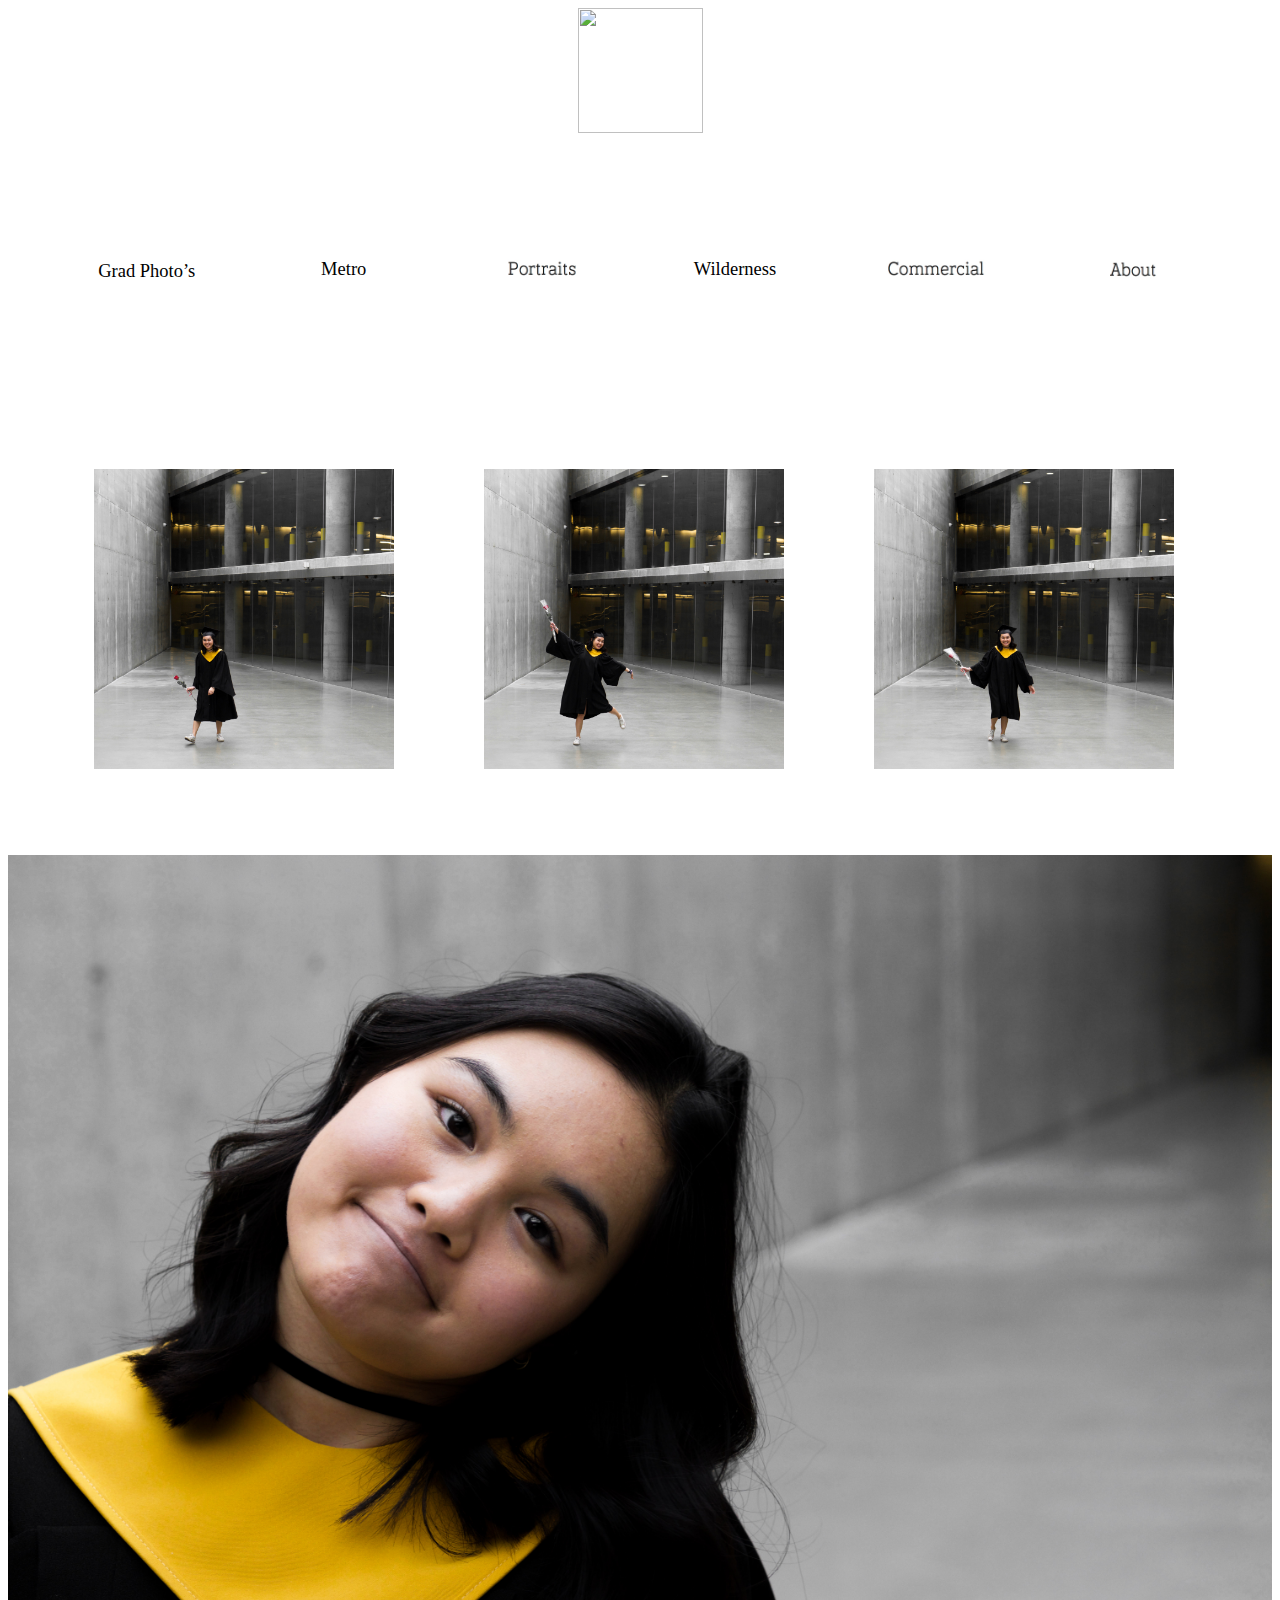
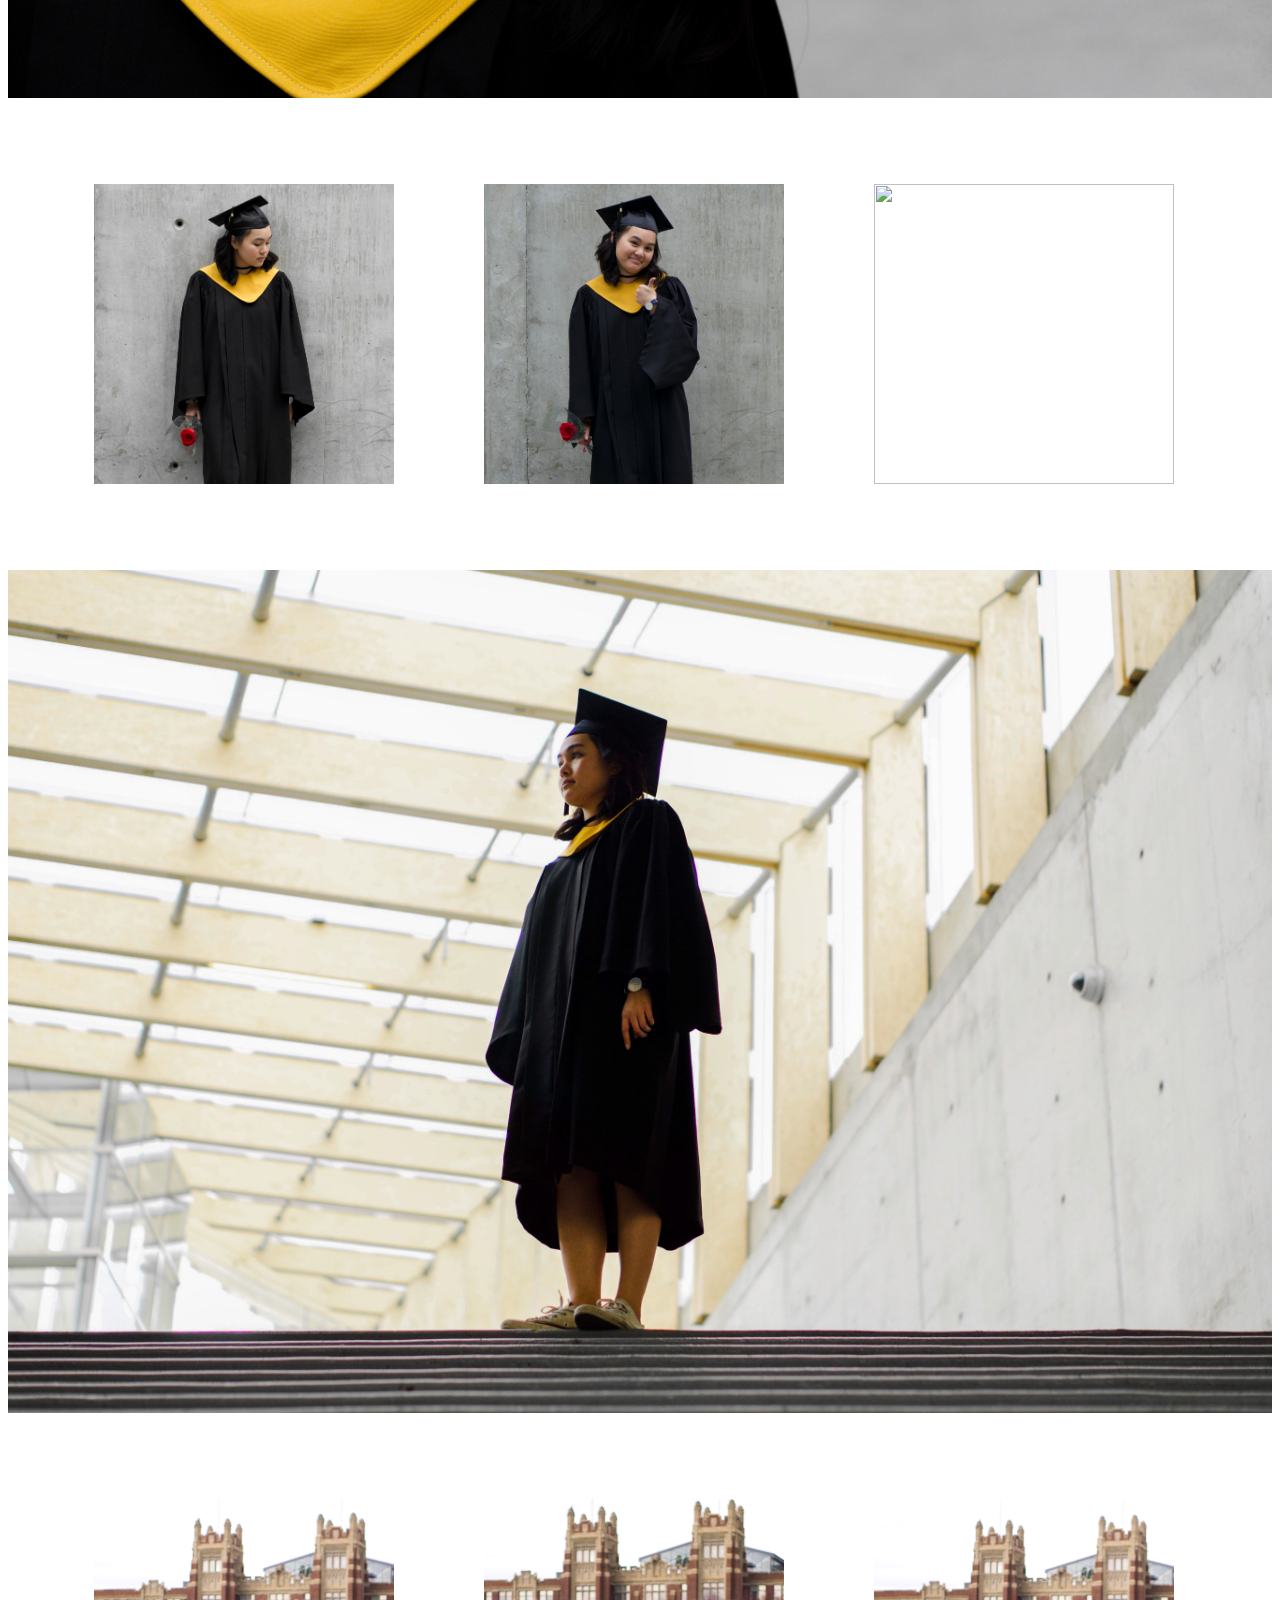
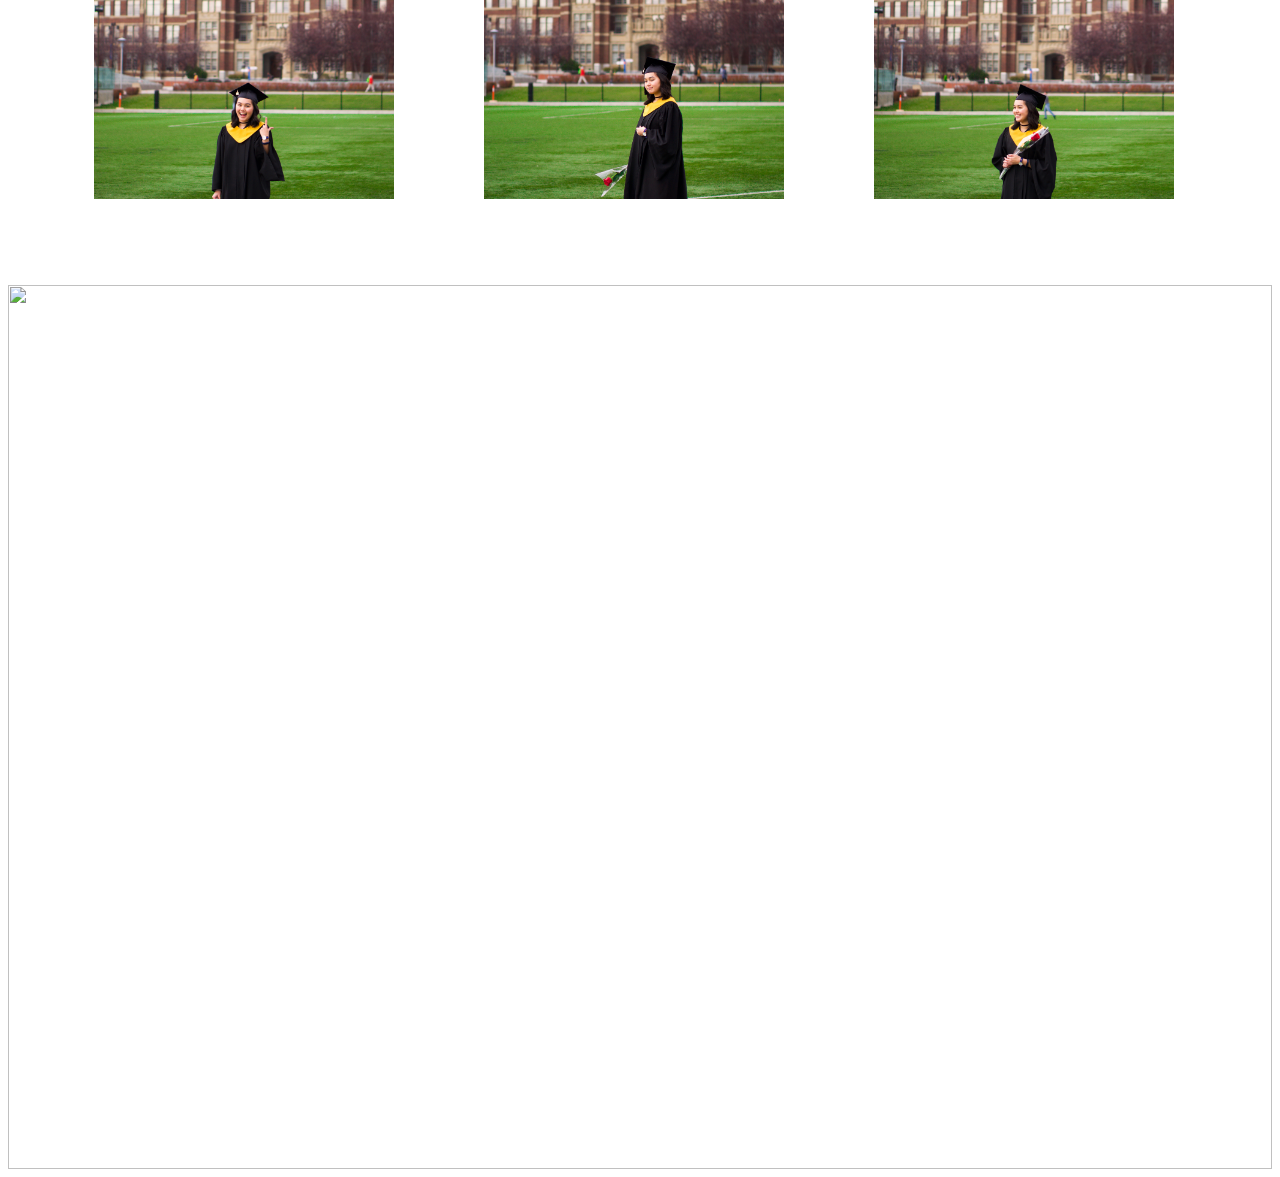
==== page2.html @ 5e009a0c "Update page2.html" ====
<html>

<head>
    <title>Grad Photo's</title>
    <style>
        img{
            width:100%;
        }
        
        nav ul li {
    display: inline-block;
    list-style-type:none;
    padding: 46.5px;
}
    
    nav h1 a {
         text-decoration:none;  
        }    
    
    nav ul li a {
    color: black;  
}
    h1 {
    text-decoration:none;
    }
    
    ul, li {
        list-style-type: none;
        display: inline-block;
        margin: 0px;
        padding: 43px;
        }
    
    </style>
    </head>
    <body>
    
        
    <nav>
            
            <h1><a href="index.html"><center><img src=hn-21.jpg style="width:125px;height:125px"></center></a></h1>
            
            <ul>
                <li><a  href="page2.html"><img src="gradphotos.svg" style="width:100px;height:50px"></a></li>
                
                <li><a  href="page3.html"><img src="metro.svg" style="width:100px;height:50px"></a></li>
                
                <li><a  href="page4.html"><img src="portraits.jpg" style="width:100px;height:50px"></a></li>
                
                <li><a  href="page5.html"><img src="wilderness.svg" style="width:100px;height:50px"></a></li>
                
                <li><a  href="page6.html"><img src="commercial.jpg" style="width:100px;height:50px"></a></li>
                
                <li><a  href="page7.html"><img src="about.jpg" style="width:100px;height:50px"></a></li>
            </ul>
        
        </nav>    
        
        
    <ul>
        <li><img src=tiana-34.jpg style="width:300px;height:300px;"></li>
        <li><img src=tiana-7.jpg style="width:300px;height:300px;"></li>
        <li><img src=tiana-8.jpg style="width:300px;height:300px;"></li>
        </ul>
    
    <img src=tiana-17.jpg style="align:middle" style="width:750px;height:500px;">
    
    <ul>
        
        <li><img src=tiana-10.jpg style="width:300px;height:300px;"></li>
        <li><img src=tiana-11.jpg style="width:300px;height:300px;"></li>
        <li><img src=tiana-9.png style="width:300px;height:300px;"></li>
        
        </ul>
    
    <img src=tiana-20.jpg style="align:middle" style="width:750px;height:500px;">
    
    <ul>
        <li><img src=tiana-29.jpg style="width:300px;height:300px;"></li>
        <li><img src=tiana-28.jpg style="width:300px;height:300px;"></li>
        <li><img src=tiana-30.jpg style="width:300px;height:300px;"></li>
        </ul>
    
    <img src=tiana-33.jpg style="align:middle" style="width:750px;height:500px;">

    </body>

</html>












</html>
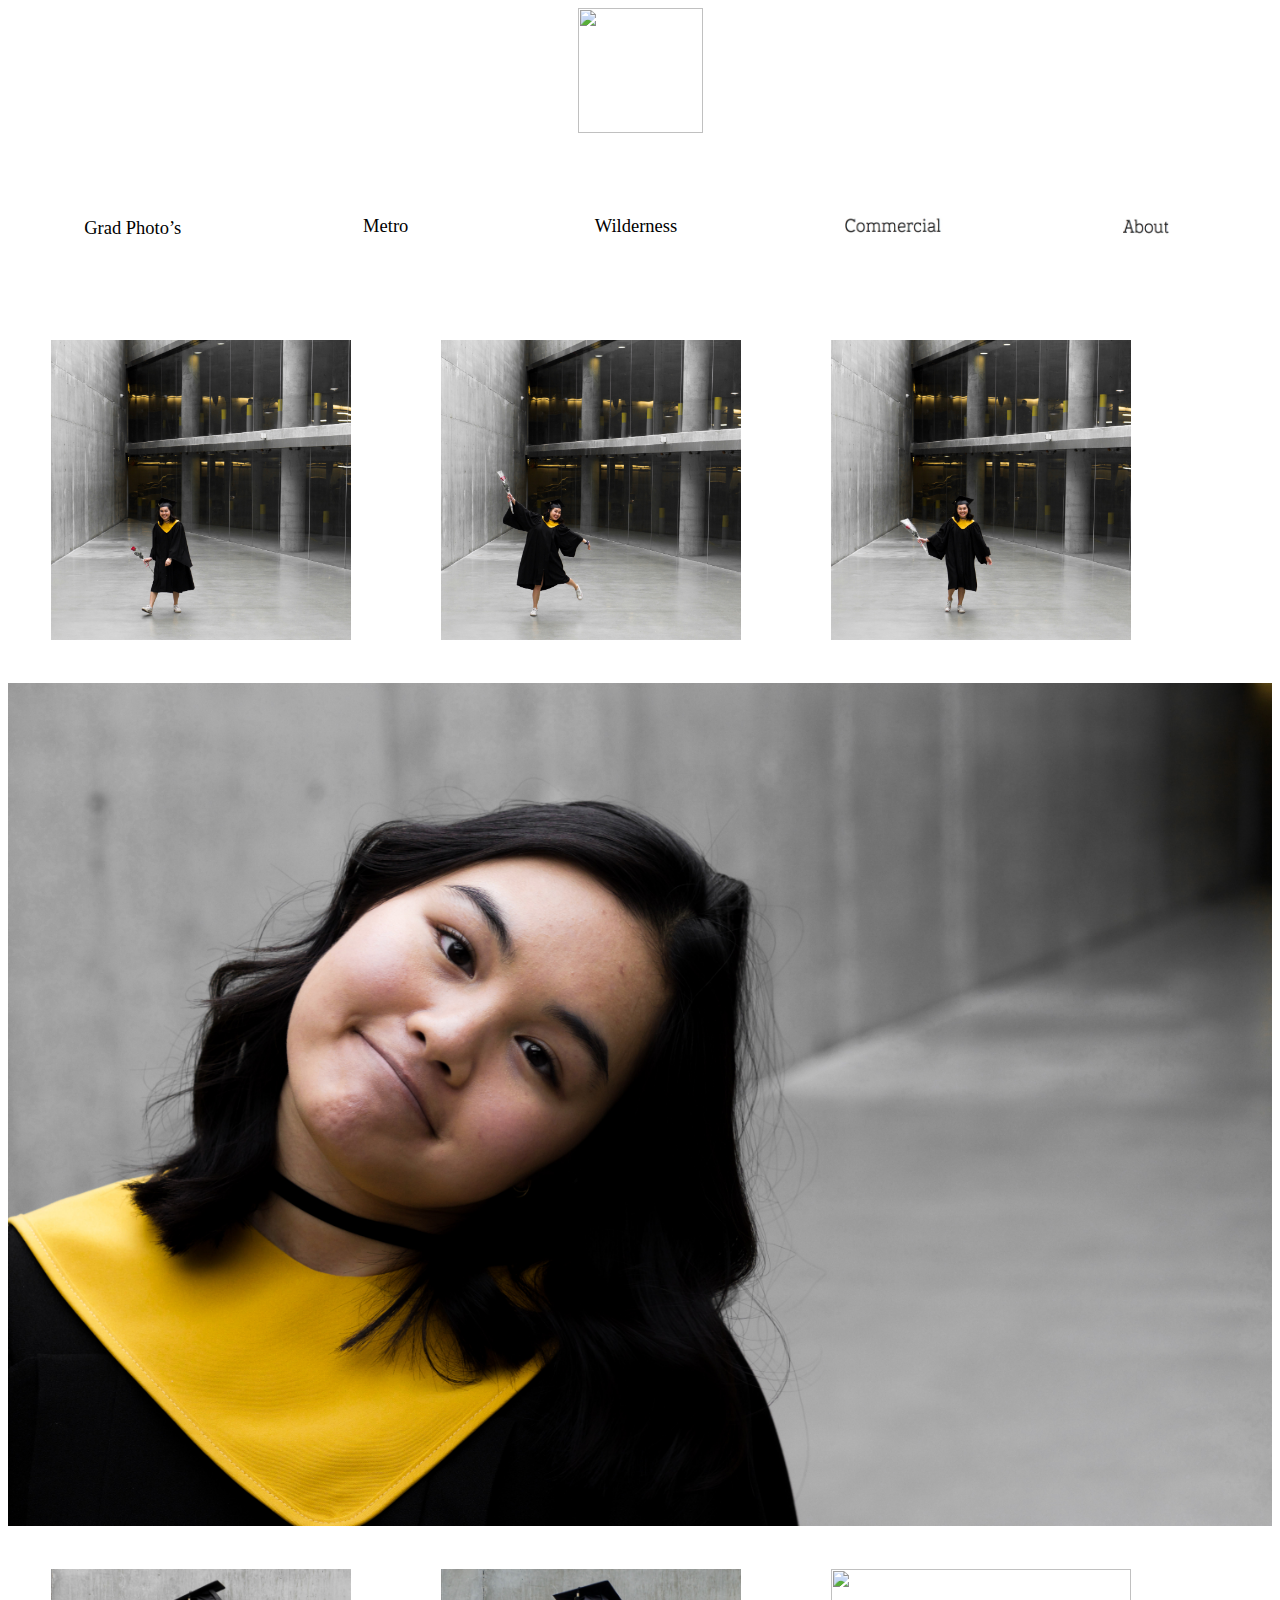
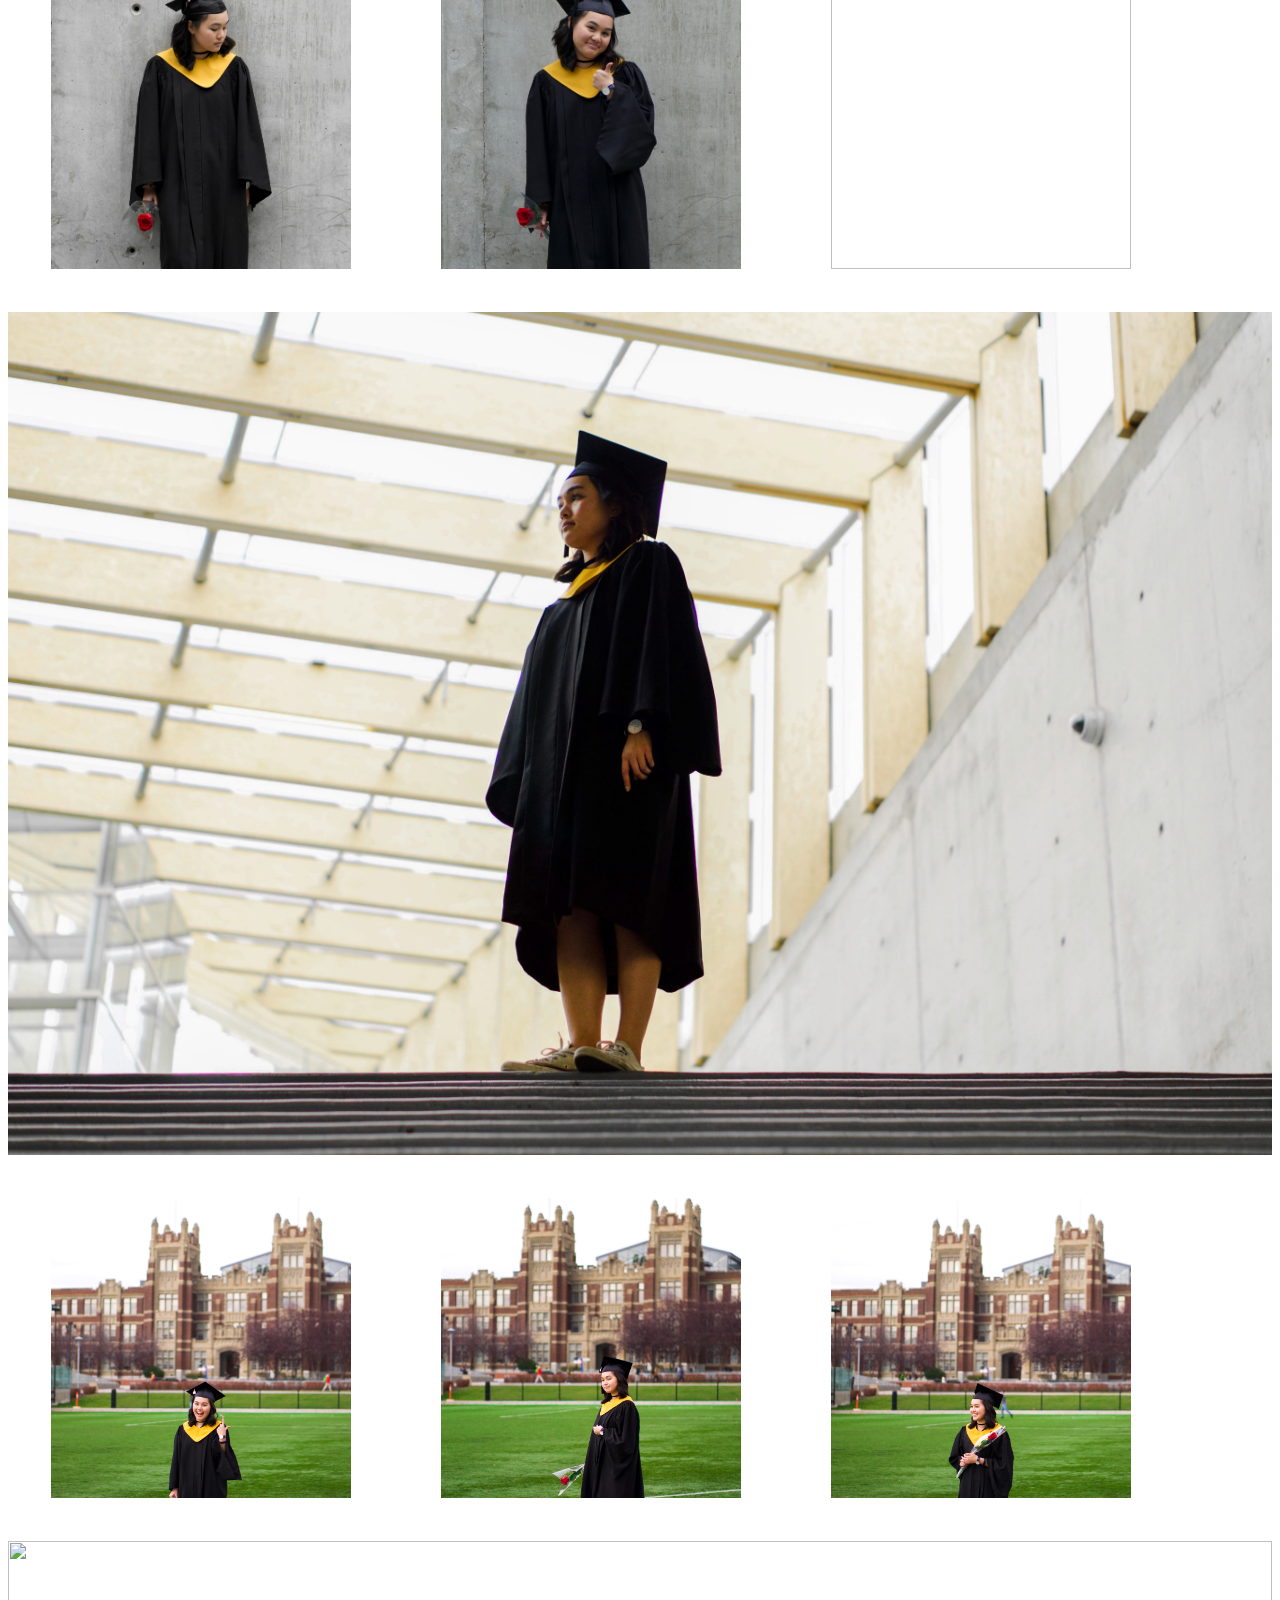
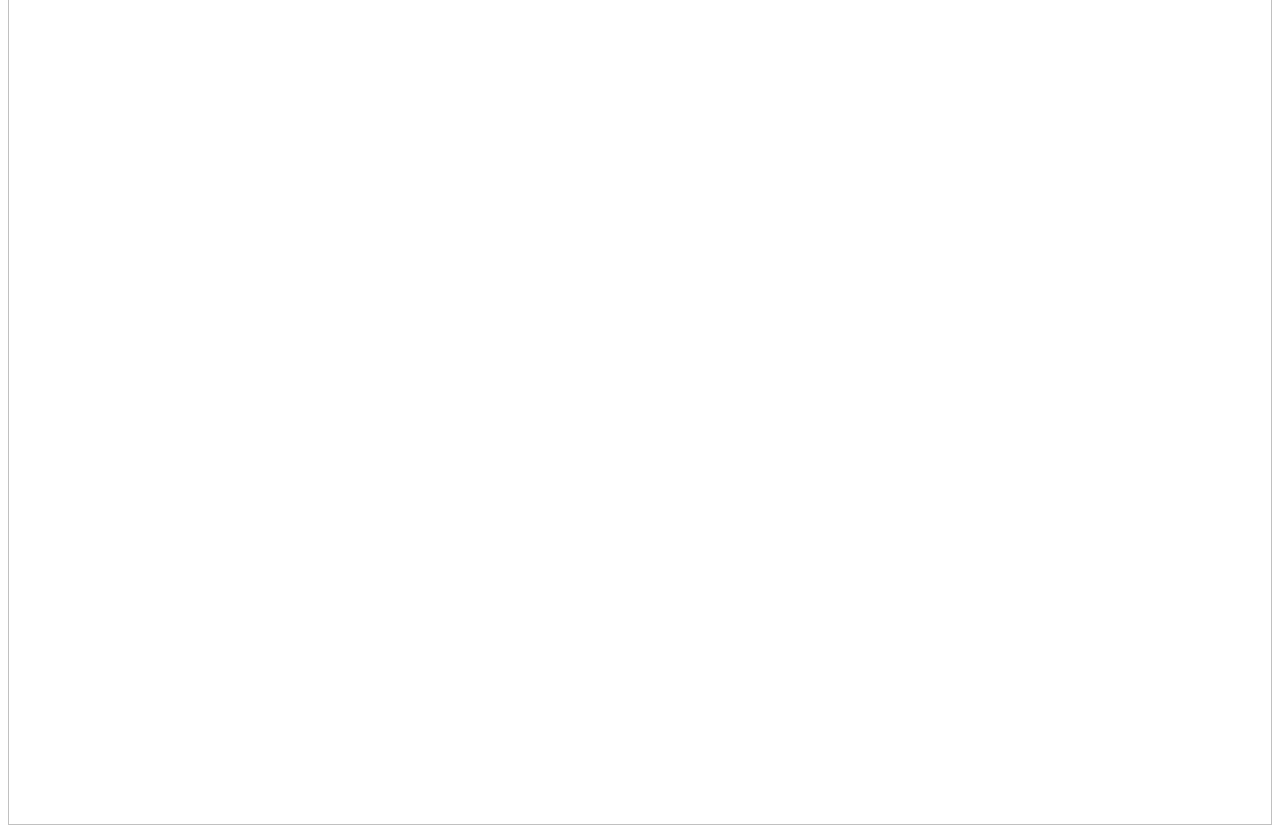
==== commit 8fed8168: "Update page2.html" ====
--- a/page2.html
+++ b/page2.html
@@ -30,6 +30,16 @@
         margin: 0px;
         padding: 43px;
         }
+    .menu {
+        display: flex;
+        justify-content:space-around;
+    }
+    ul {
+        list-style: none;
+        padding: 0;
+        margin: 0;
+    }
+
     
     </style>
     </head>
@@ -40,12 +50,10 @@
             
             <h1><a href="index.html"><center><img src=hn-21.jpg style="width:125px;height:125px"></center></a></h1>
             
-            <ul>
+            <ul class="menu">
                 <li><a  href="page2.html"><img src="gradphotos.svg" style="width:100px;height:50px"></a></li>
                 
                 <li><a  href="page3.html"><img src="metro.svg" style="width:100px;height:50px"></a></li>
-                
-                <li><a  href="page4.html"><img src="portraits.jpg" style="width:100px;height:50px"></a></li>
                 
                 <li><a  href="page5.html"><img src="wilderness.svg" style="width:100px;height:50px"></a></li>
                 
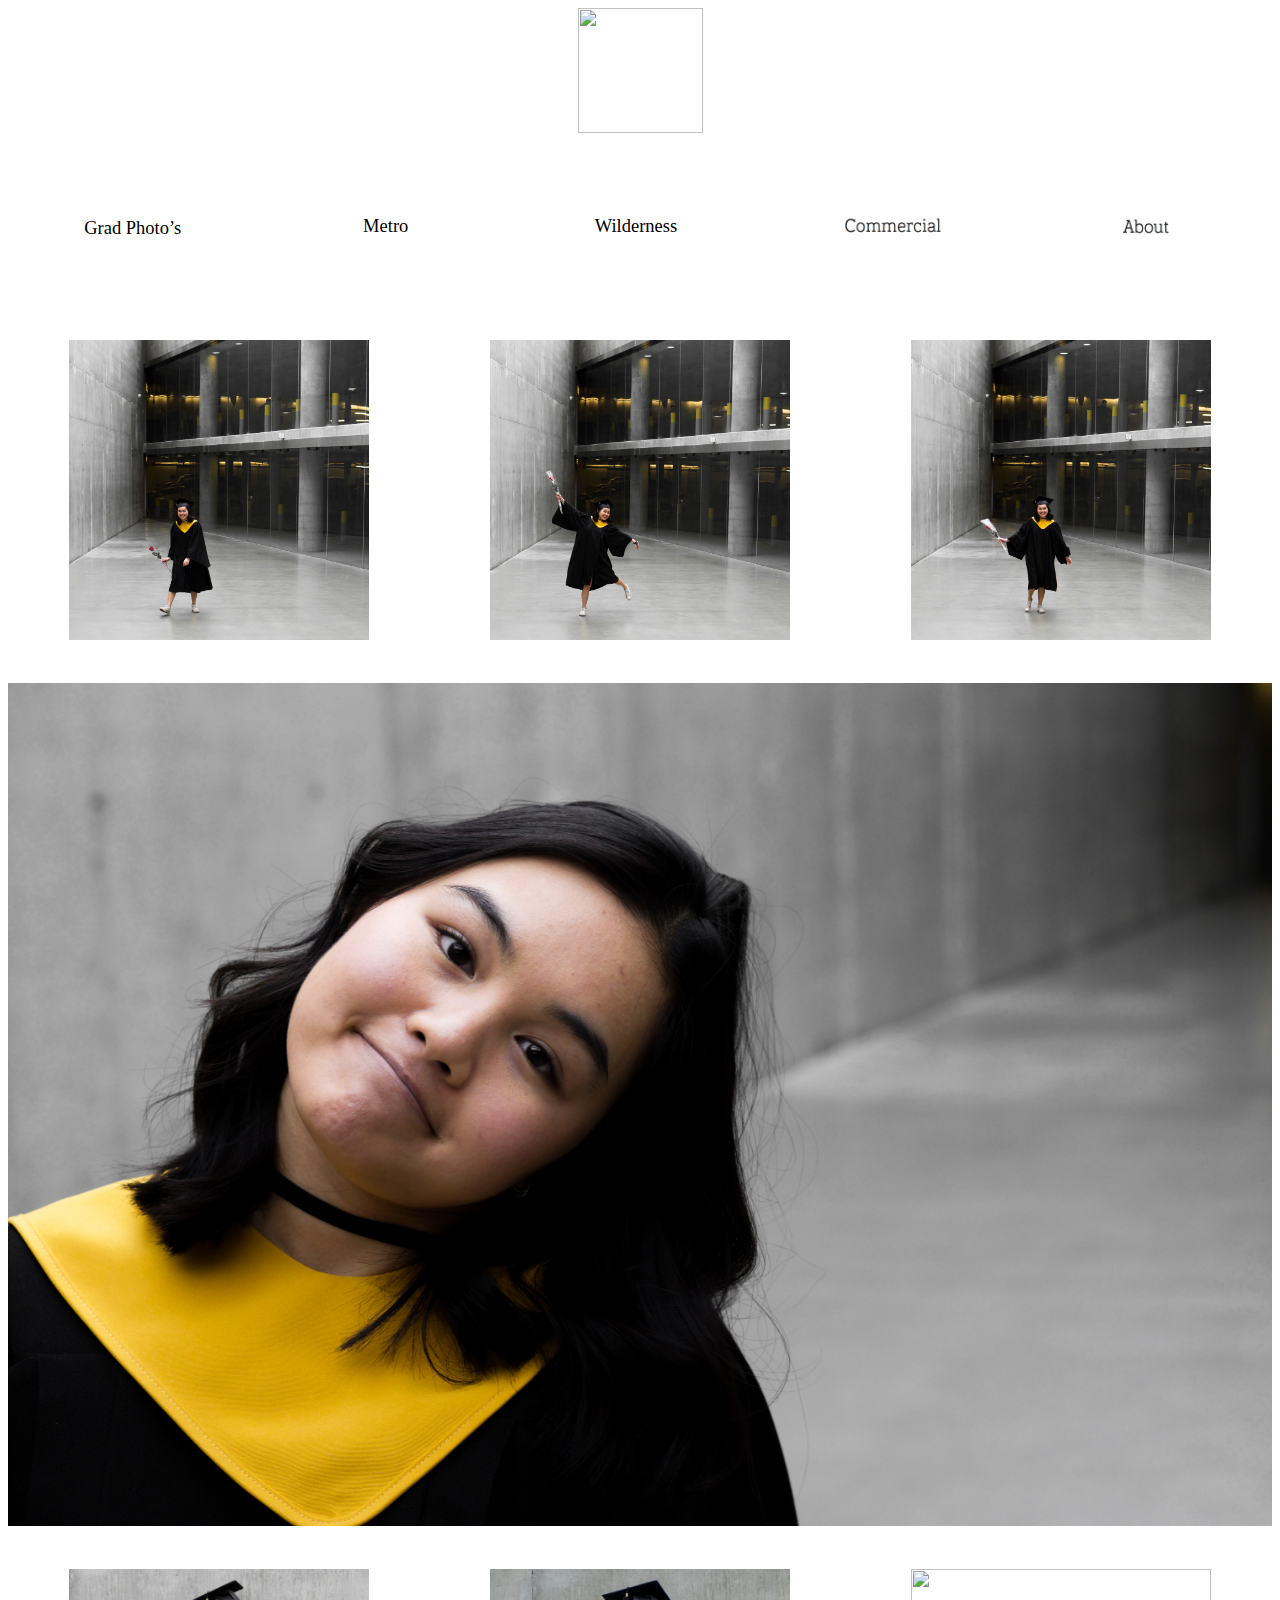
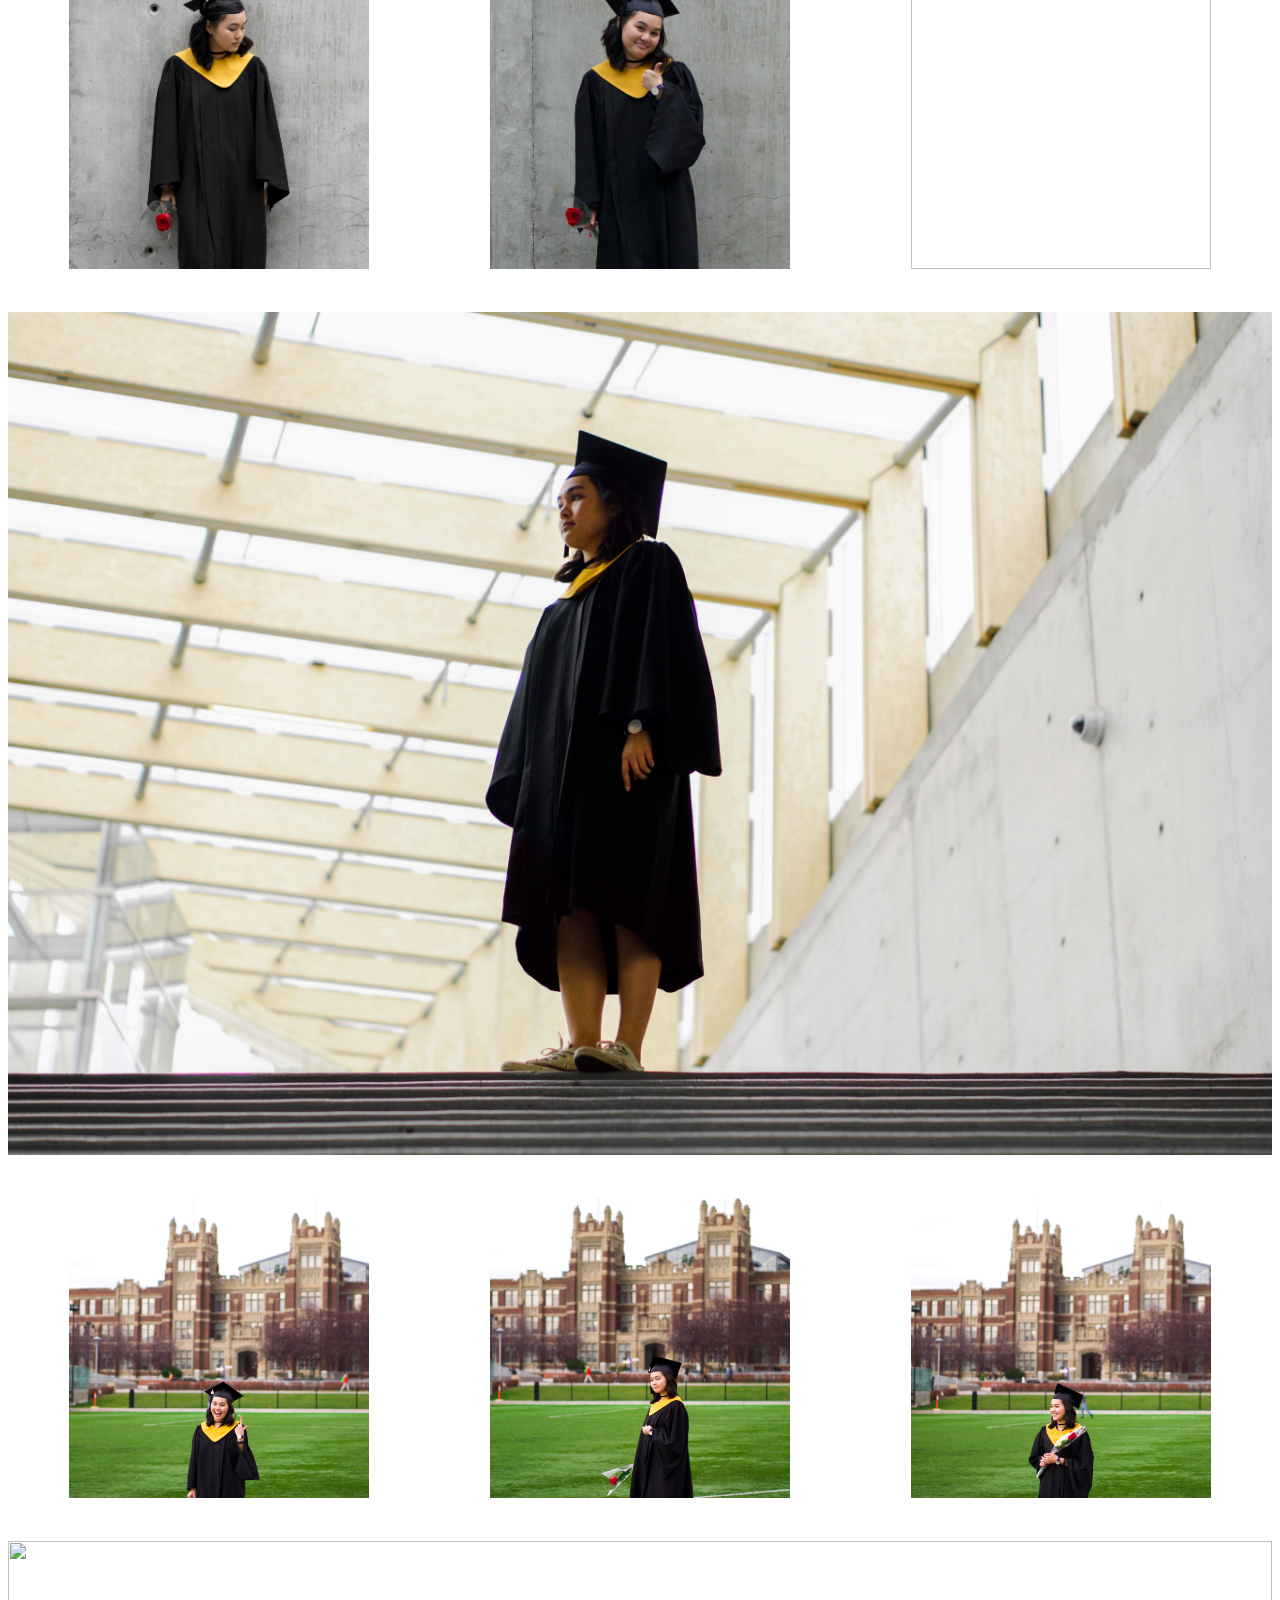
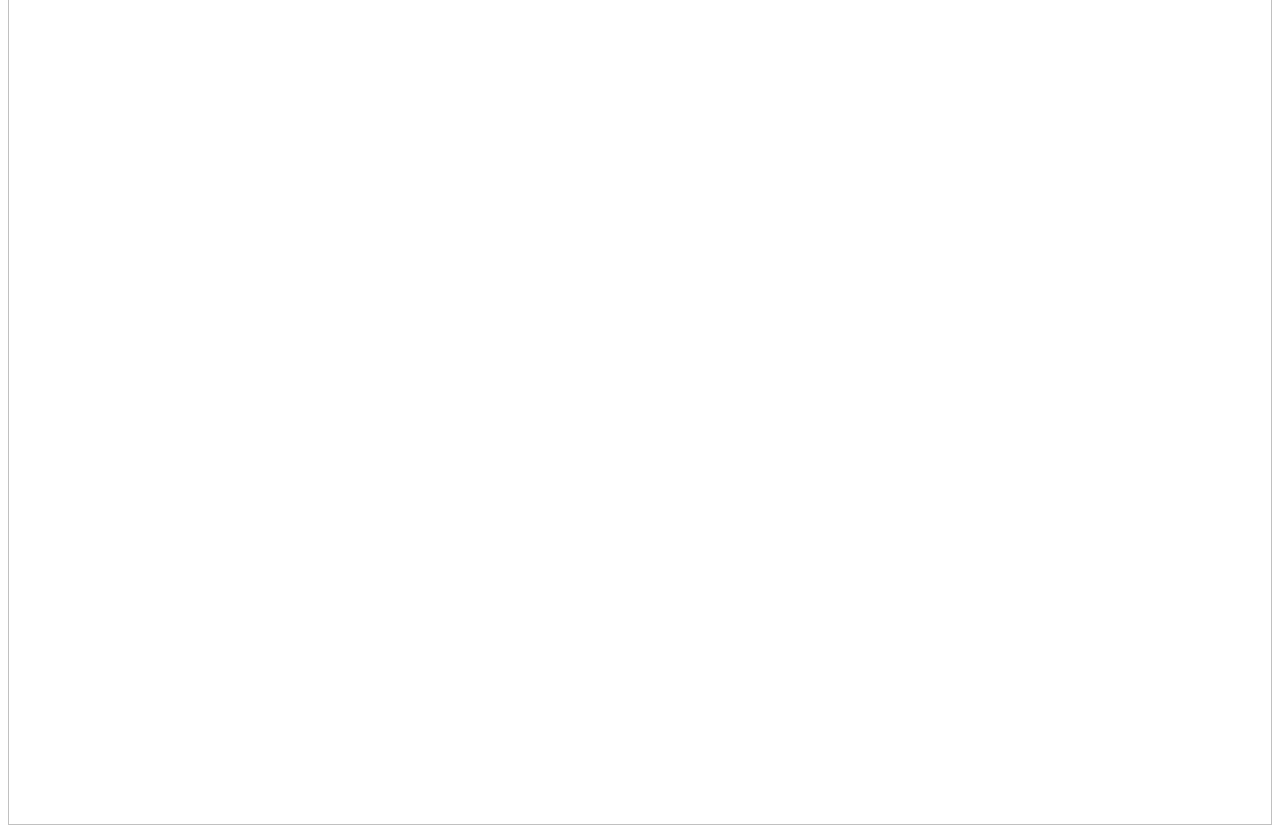
==== commit f43b108f: "Update page2.html" ====
--- a/page2.html
+++ b/page2.html
@@ -65,7 +65,7 @@
         </nav>    
         
         
-    <ul>
+    <ul class="menu">
         <li><img src=tiana-34.jpg style="width:300px;height:300px;"></li>
         <li><img src=tiana-7.jpg style="width:300px;height:300px;"></li>
         <li><img src=tiana-8.jpg style="width:300px;height:300px;"></li>
@@ -73,7 +73,7 @@
     
     <img src=tiana-17.jpg style="align:middle" style="width:750px;height:500px;">
     
-    <ul>
+    <ul class="menu">
         
         <li><img src=tiana-10.jpg style="width:300px;height:300px;"></li>
         <li><img src=tiana-11.jpg style="width:300px;height:300px;"></li>
@@ -83,7 +83,7 @@
     
     <img src=tiana-20.jpg style="align:middle" style="width:750px;height:500px;">
     
-    <ul>
+    <ul class="menu">
         <li><img src=tiana-29.jpg style="width:300px;height:300px;"></li>
         <li><img src=tiana-28.jpg style="width:300px;height:300px;"></li>
         <li><img src=tiana-30.jpg style="width:300px;height:300px;"></li>
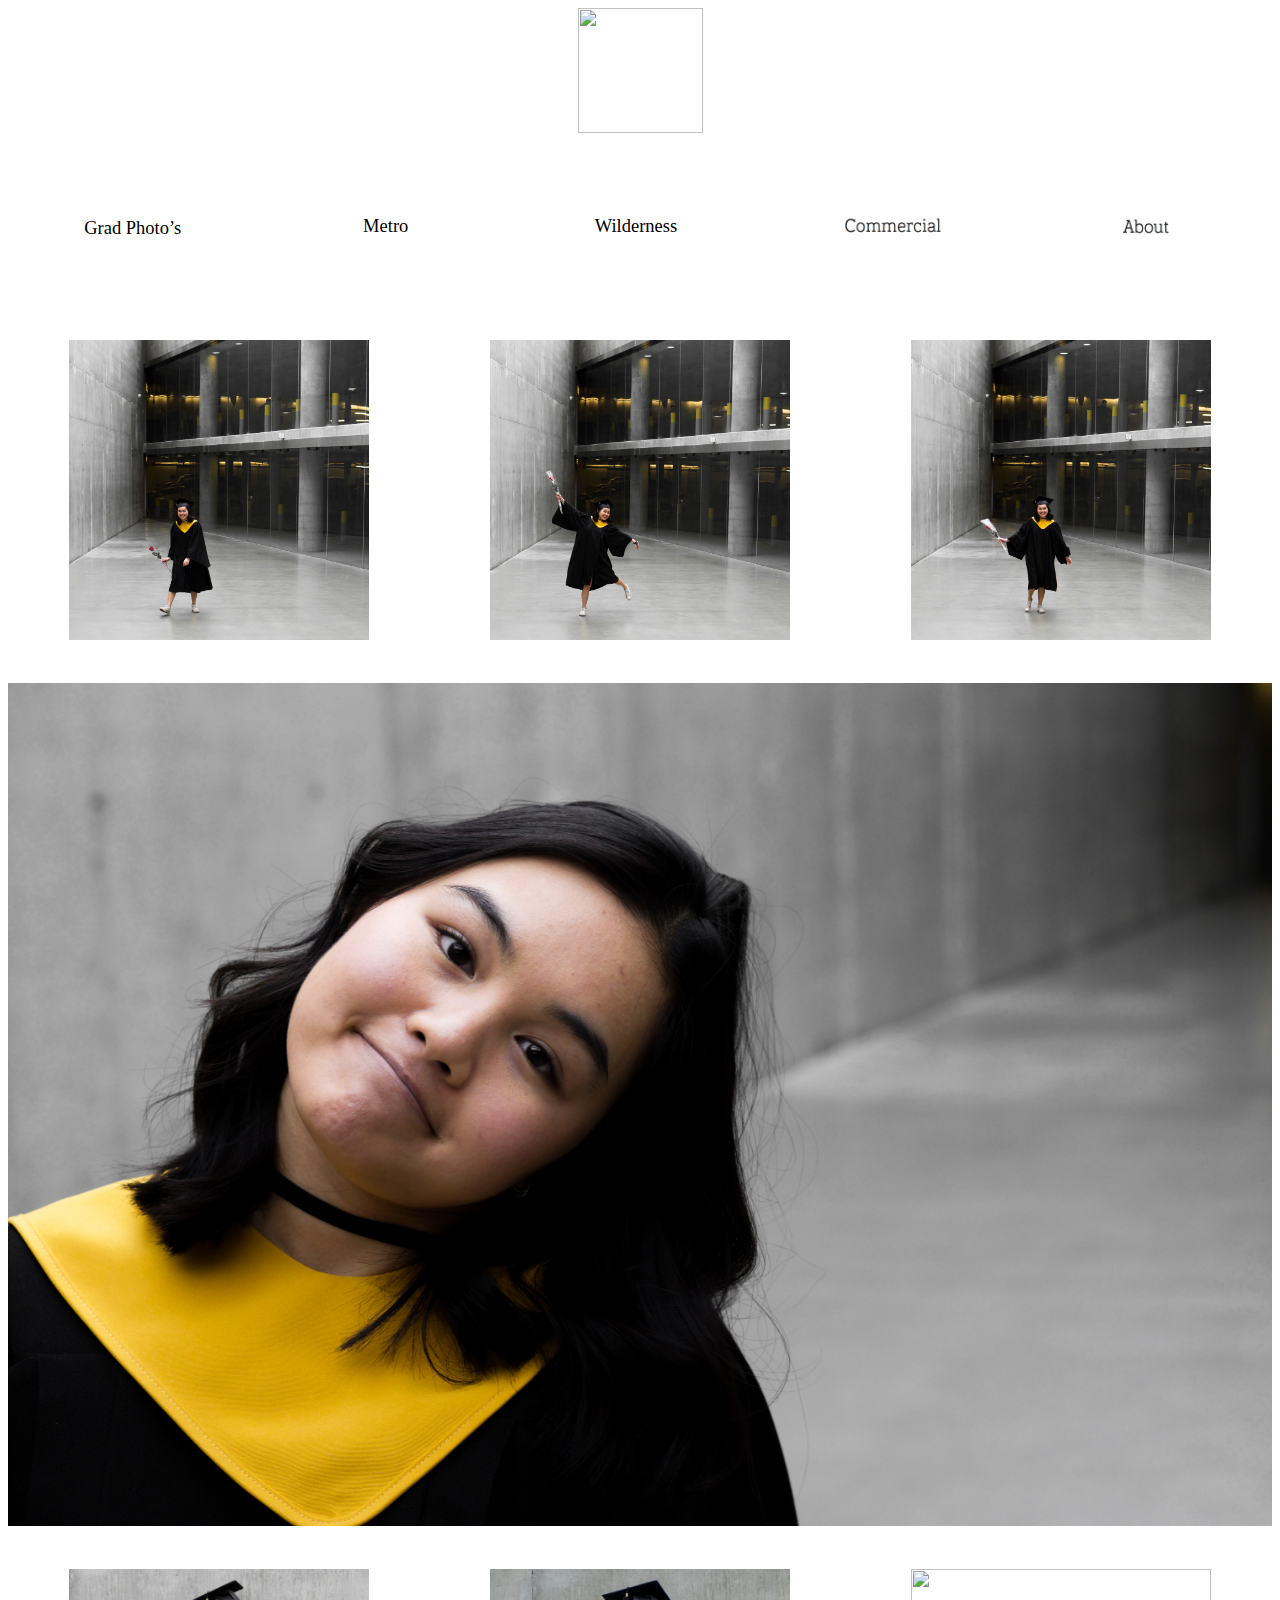
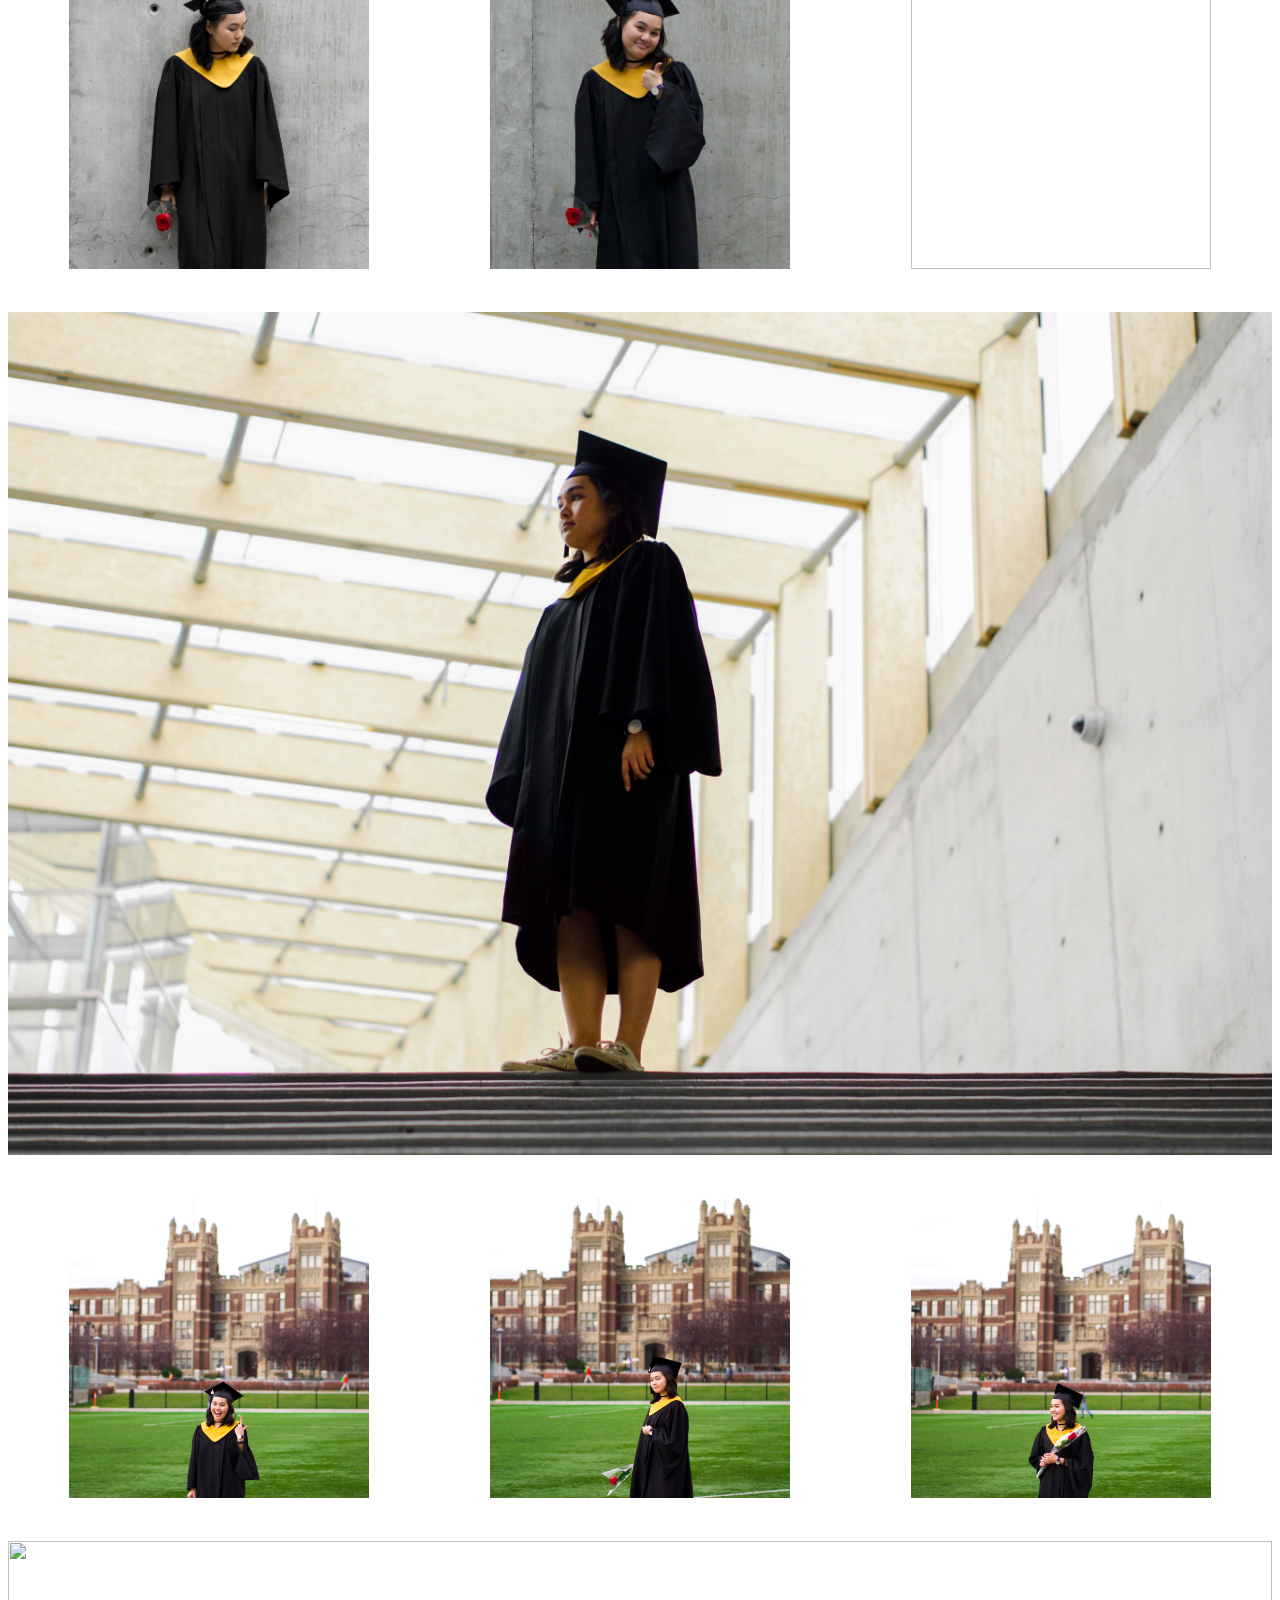
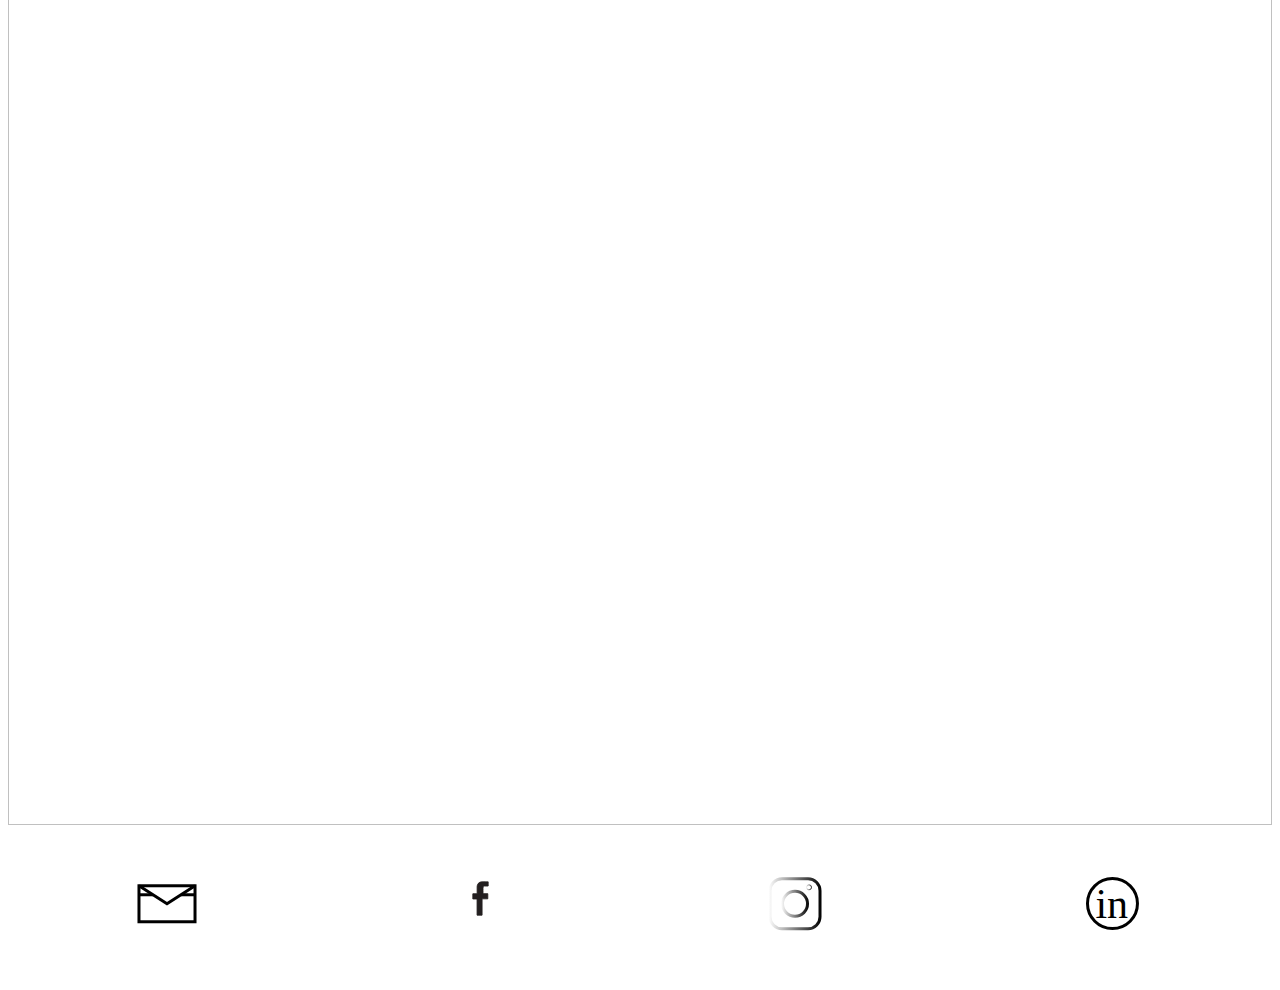
==== commit 7bb93917: "Update page2.html" ====
--- a/page2.html
+++ b/page2.html
@@ -71,7 +71,7 @@
         <li><img src=tiana-8.jpg style="width:300px;height:300px;"></li>
         </ul>
     
-    <img src=tiana-17.jpg style="align:middle" style="width:750px;height:500px;">
+        <center><img src=tiana-17.jpg style="align:middle" style="width:750px;height:500px;"></center>
     
     <ul class="menu">
         
@@ -81,7 +81,7 @@
         
         </ul>
     
-    <img src=tiana-20.jpg style="align:middle" style="width:750px;height:500px;">
+        <center><img src=tiana-20.jpg style="align:middle" style="width:750px;height:500px;"></center>
     
     <ul class="menu">
         <li><img src=tiana-29.jpg style="width:300px;height:300px;"></li>
@@ -89,8 +89,20 @@
         <li><img src=tiana-30.jpg style="width:300px;height:300px;"></li>
         </ul>
     
-    <img src=tiana-33.jpg style="align:middle" style="width:750px;height:500px;">
+        <center><img src=tiana-33.jpg style="align:middle" style="width:750px;height:500px;"></center>
 
+    <footer>
+    <nav>
+        <ul class="menu">
+        
+        <li><a href="mailto:hatif.naqvee@gmail.com"><img src="email.svg"></a></li>
+        <li><a href="https://www.facebook.com/hatdotif/"><img src="facebook.svg" style="width:55px;height:55px;"></a></li>
+        <li><a href="https://www.instagram.com/hat.if/"><img src="instagram.svg"></a></li>
+        <li><a href="https://www.linkedin.com/in/hatifnaqvi"><img src="linkedin.svg"></a></li>
+        </ul>
+    </nav>
+    </footer>
+        
     </body>
 
 </html>
@@ -106,4 +118,3 @@
 
 
 
-</html>
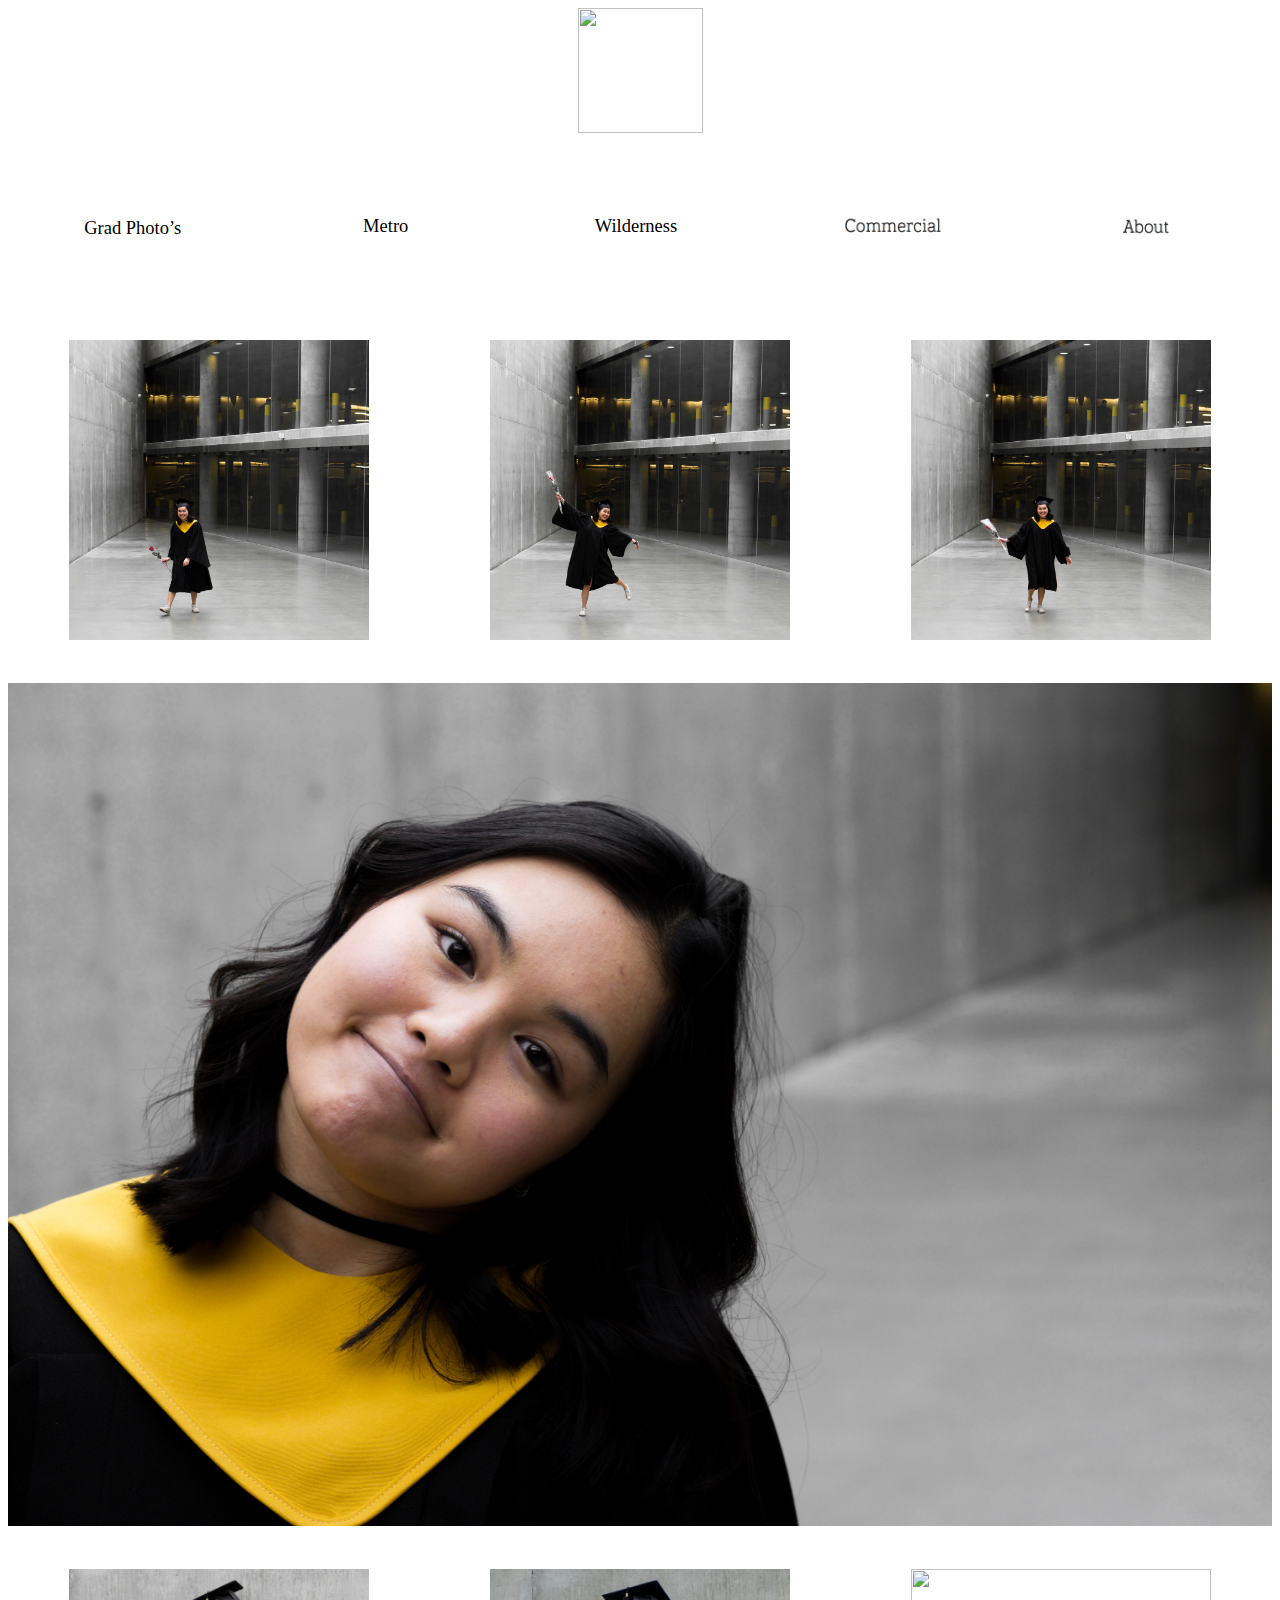
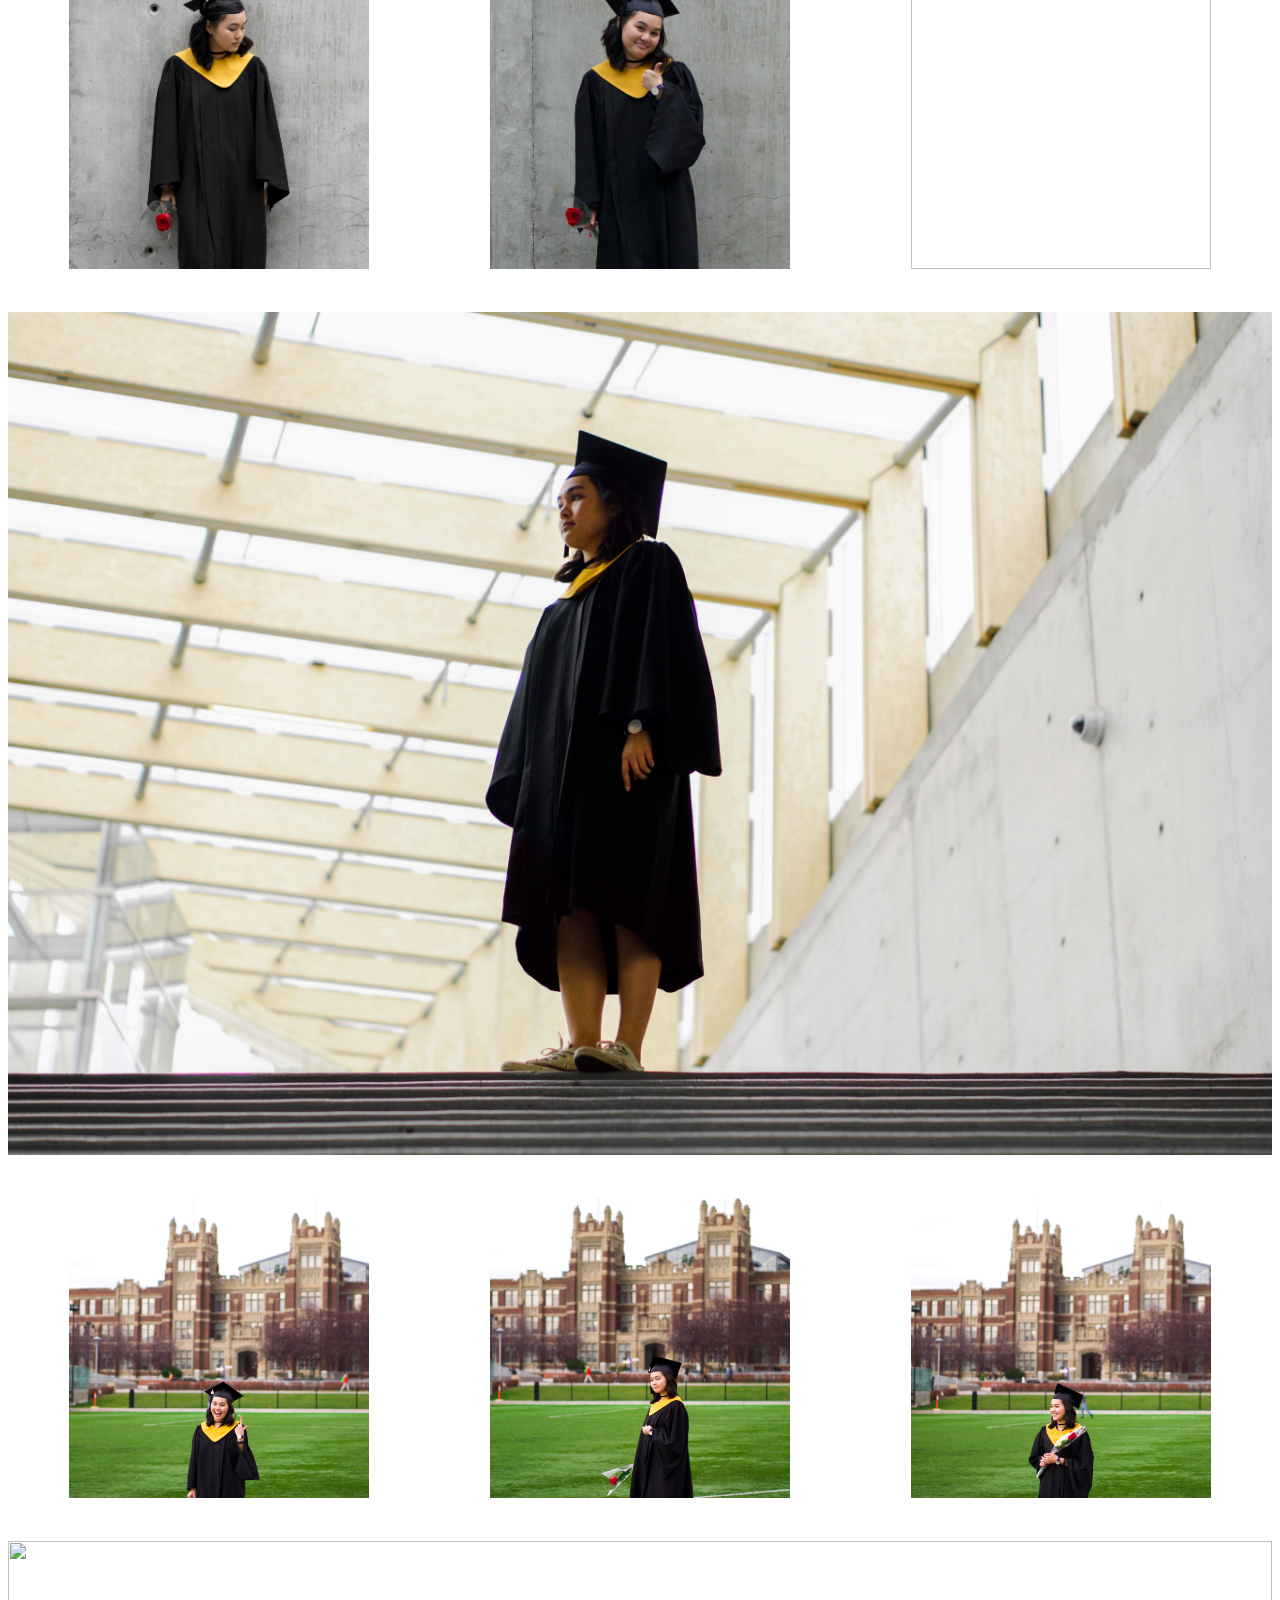
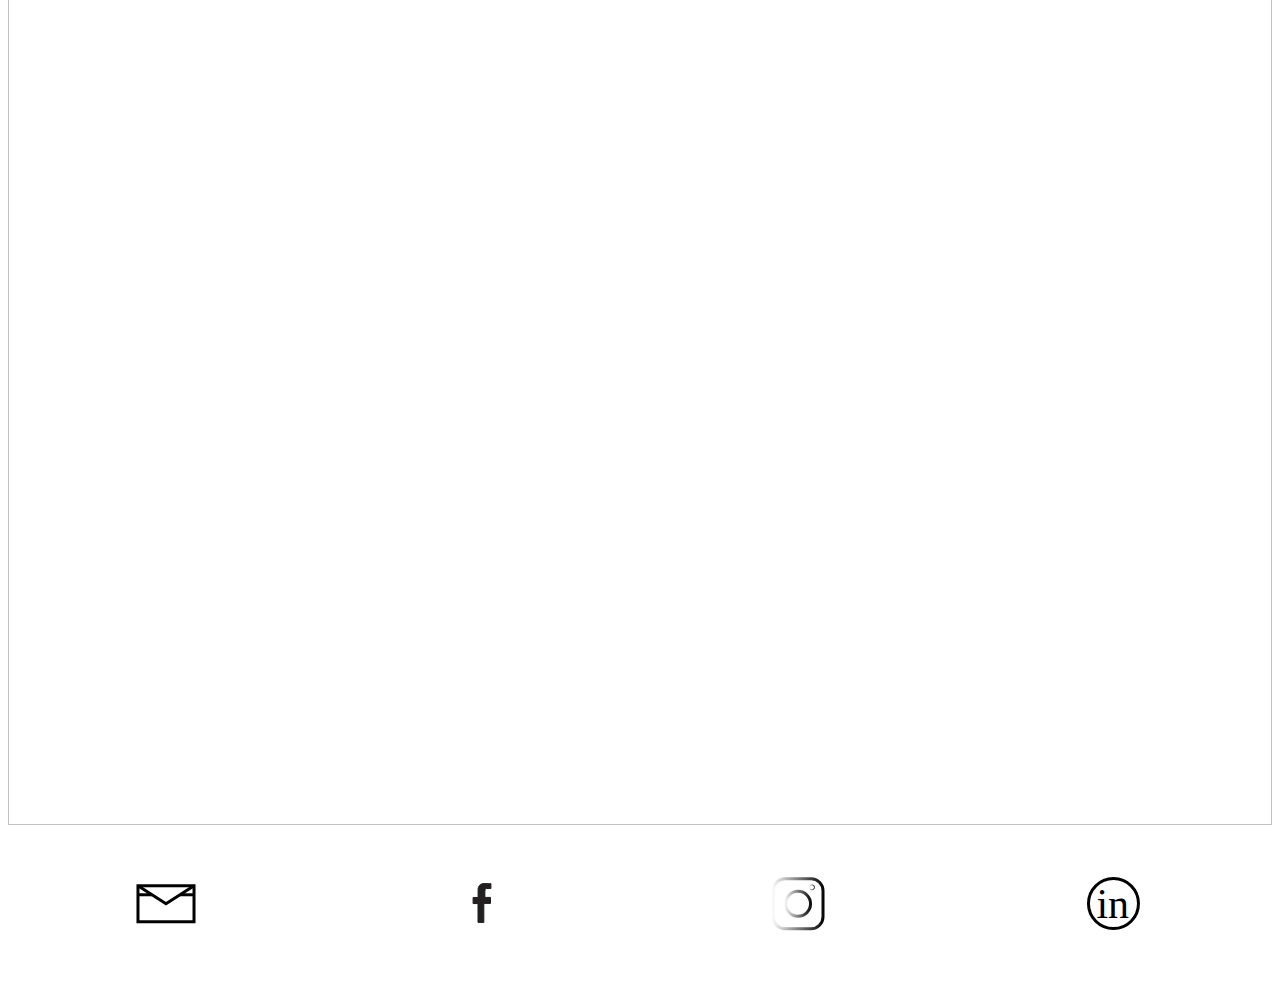
==== commit aa3eeb69: "Update page2.html" ====
--- a/page2.html
+++ b/page2.html
@@ -96,7 +96,7 @@
         <ul class="menu">
         
         <li><a href="mailto:hatif.naqvee@gmail.com"><img src="email.svg"></a></li>
-        <li><a href="https://www.facebook.com/hatdotif/"><img src="facebook.svg" style="width:55px;height:55px;"></a></li>
+        <li><a href="https://www.facebook.com/hatdotif/"><img src="facebook.svg"></a></li>
         <li><a href="https://www.instagram.com/hat.if/"><img src="instagram.svg"></a></li>
         <li><a href="https://www.linkedin.com/in/hatifnaqvi"><img src="linkedin.svg"></a></li>
         </ul>
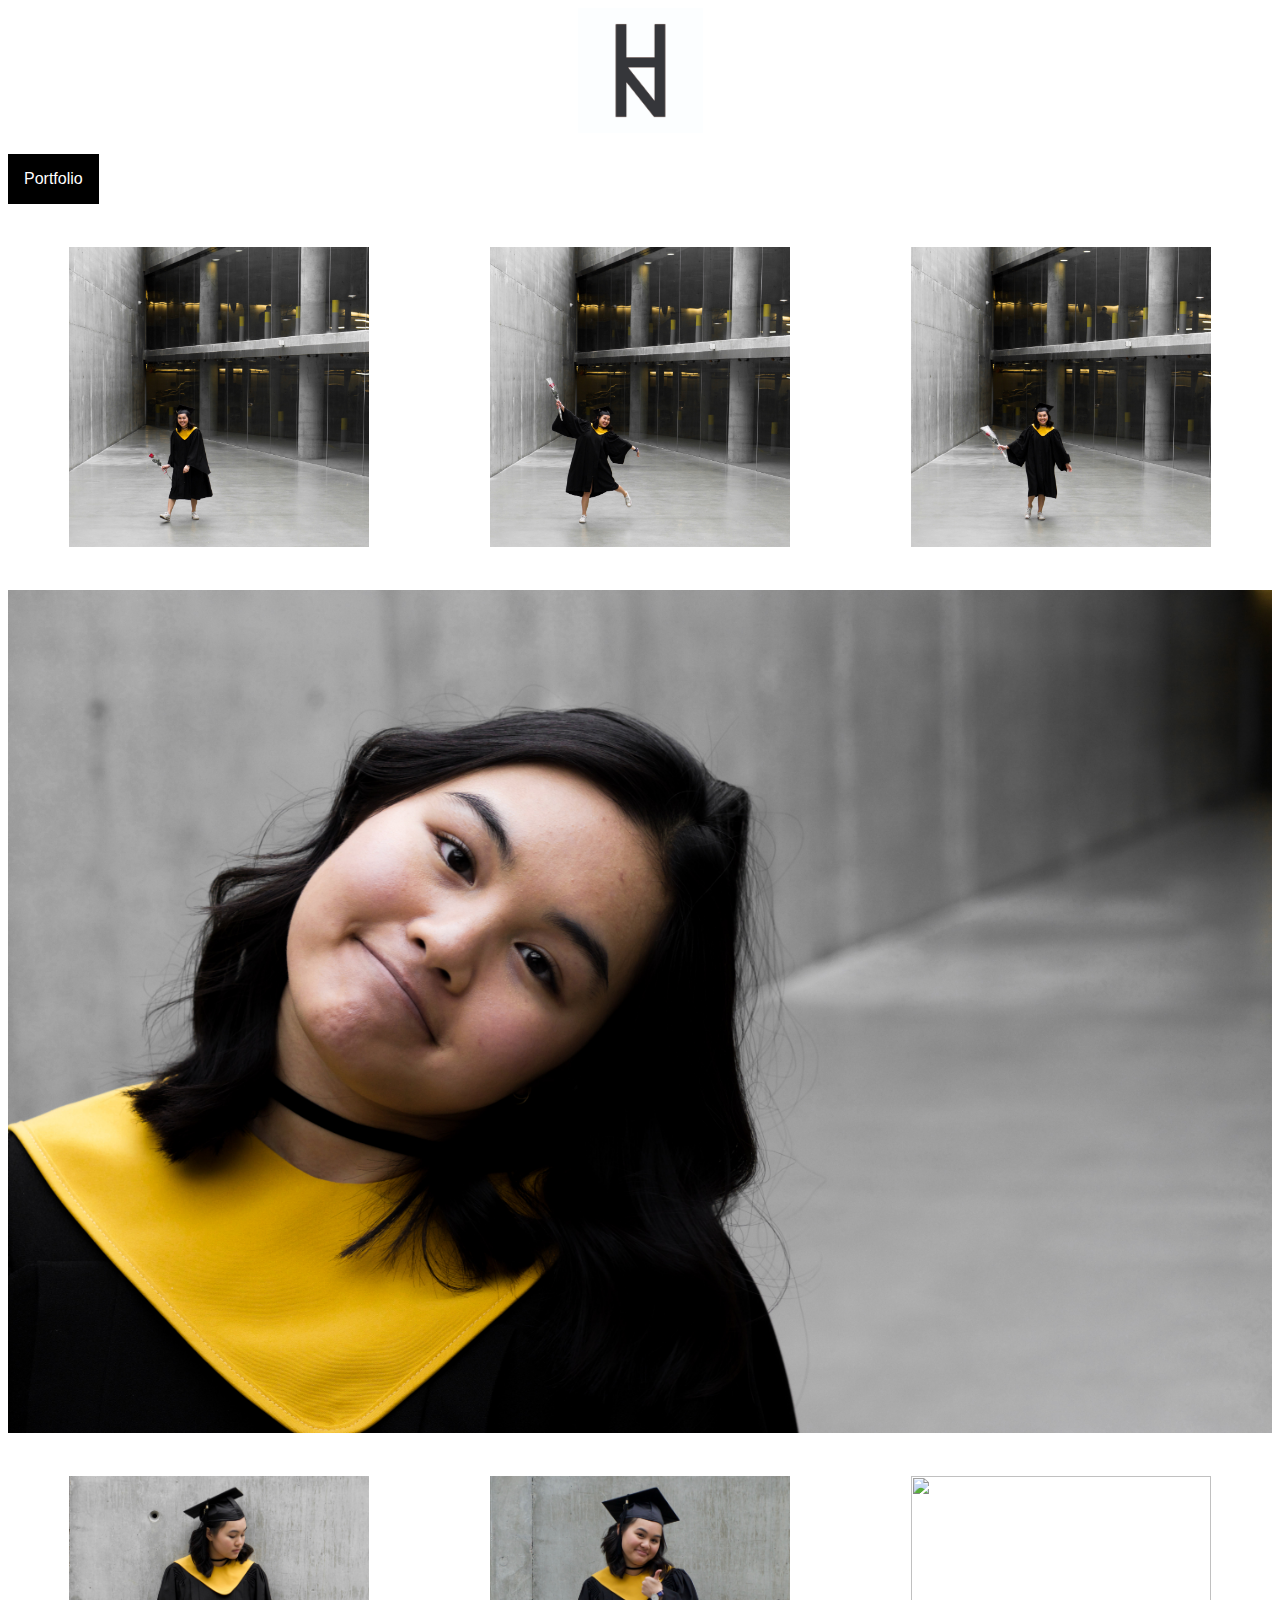
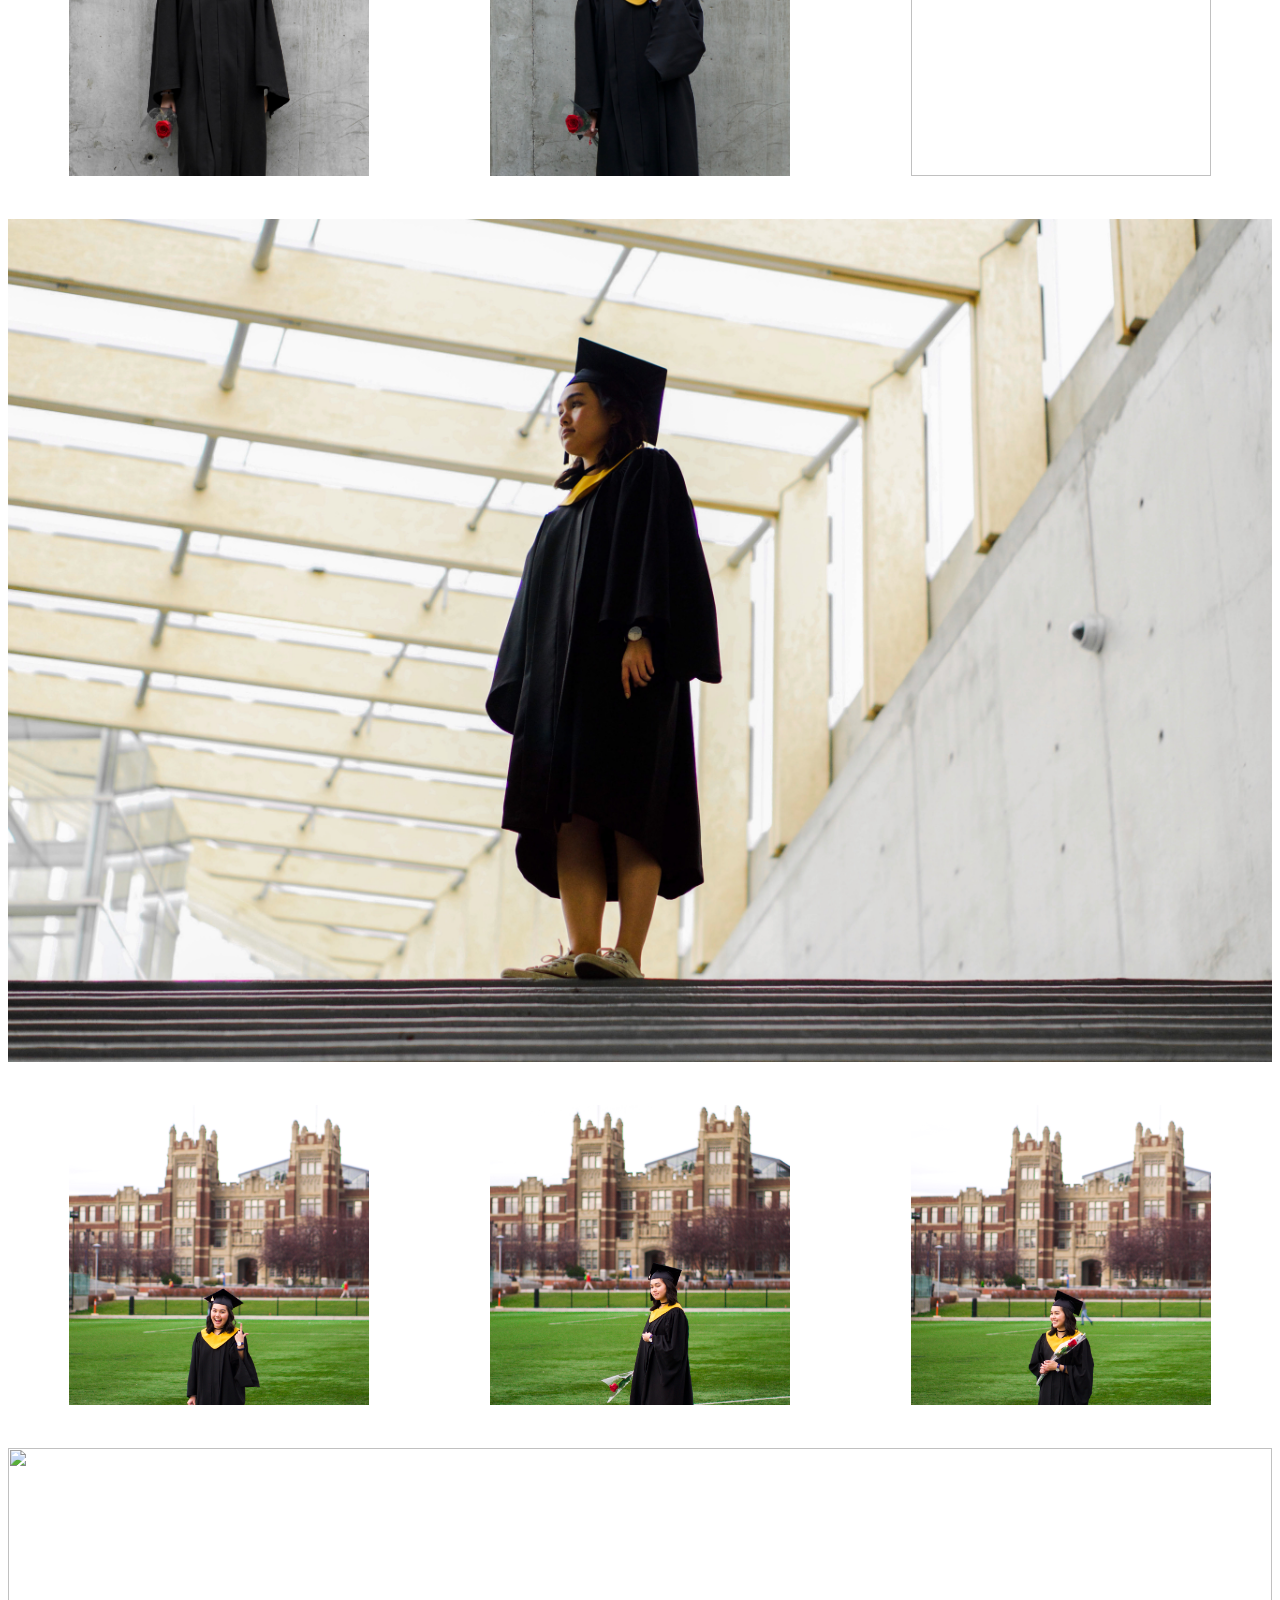
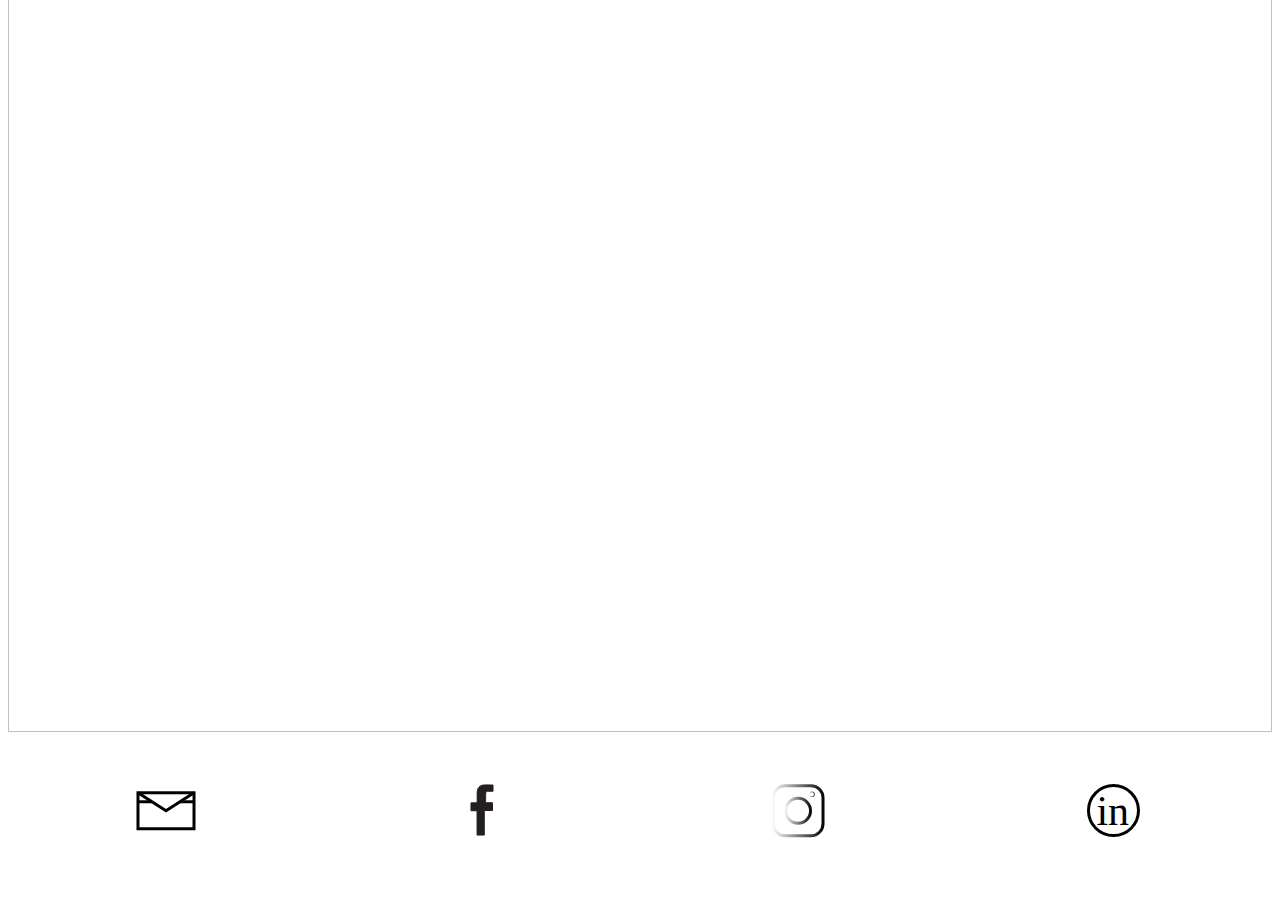
==== commit aeae040c: "Update page2.html" ====
--- a/page2.html
+++ b/page2.html
@@ -20,9 +20,6 @@
     nav ul li a {
     color: black;  
 }
-    h1 {
-    text-decoration:none;
-    }
     
     ul, li {
         list-style-type: none;
@@ -40,29 +37,70 @@
         margin: 0;
     }
 
+        
+        .dropbtn {
+    background-color: black;
+    color: white;
+    padding: 16px;
+    font-size: 16px;
+    border: none;
+    cursor: pointer;
+}
+.dropdown {
+    position: relative;
+    display: inline-block;
+}
+.dropdown-content {
+    display: none;
+    position: absolute;
+    background-color: #f9f9f9;
+    min-width: 160px;
+    box-shadow: 0px 8px 16px 0px rgba(0,0,0,0.2);
+    z-index: 1;
+}
+.dropdown-content a {
+    color: black;
+    padding: 12px 16px;
+    text-decoration: none;
+    display: block;
+}
+.dropdown-content a:hover {background-color: #f1f1f1}
+.dropdown:hover .dropdown-content {
+    display: block;
+}
+.dropdown:hover .dropbtn {
+    background-color: black;
+}
+    ul {
+    text-decoration: none;
+    list-style: none;
+    }
+        
     
     </style>
     </head>
     <body>
     
         
-    <nav>
-            
-            <h1><a href="index.html"><center><img src=hn-21.jpg style="width:125px;height:125px"></center></a></h1>
-            
-            <ul class="menu">
-                <li><a  href="page2.html"><img src="gradphotos.svg" style="width:100px;height:50px"></a></li>
+   <h1><a href="index.html"><center><img src="hatif.jpg" style="width:125px;height:125px"></center></a></h1>
+
+<div class="dropdown">
+  <button class="dropbtn">Portfolio</button>
+  <div class="dropdown-content">
+            <ul>    
+                <li><a  href="page2.html"><font face="Saros-Regular" size=2 color=black>Grad Photos</font></a></li>
                 
-                <li><a  href="page3.html"><img src="metro.svg" style="width:100px;height:50px"></a></li>
                 
-                <li><a  href="page5.html"><img src="wilderness.svg" style="width:100px;height:50px"></a></li>
+                <li><a  href="page3.html"><font face="Saros-Regular" size=2 color=black>Metro</font></a></li>
                 
-                <li><a  href="page6.html"><img src="commercial.jpg" style="width:100px;height:50px"></a></li>
+                <li><a  href="page5.html"><font face="Saros-Regular" size=2 color=black>Wilderness</font></a></li>
                 
-                <li><a  href="page7.html"><img src="about.jpg" style="width:100px;height:50px"></a></li>
-            </ul>
-        
-        </nav>    
+                <li><a  href="page6.html"><font face="Saros-Regular" size=2 color=black>Commercial</font></a></li>
+                
+                <li><a  href="page7.html"><font face="Saros-Regular" size=2 color=black>About</font></a></li>
+      </ul>
+    </div>
+</div>
         
         
     <ul class="menu">
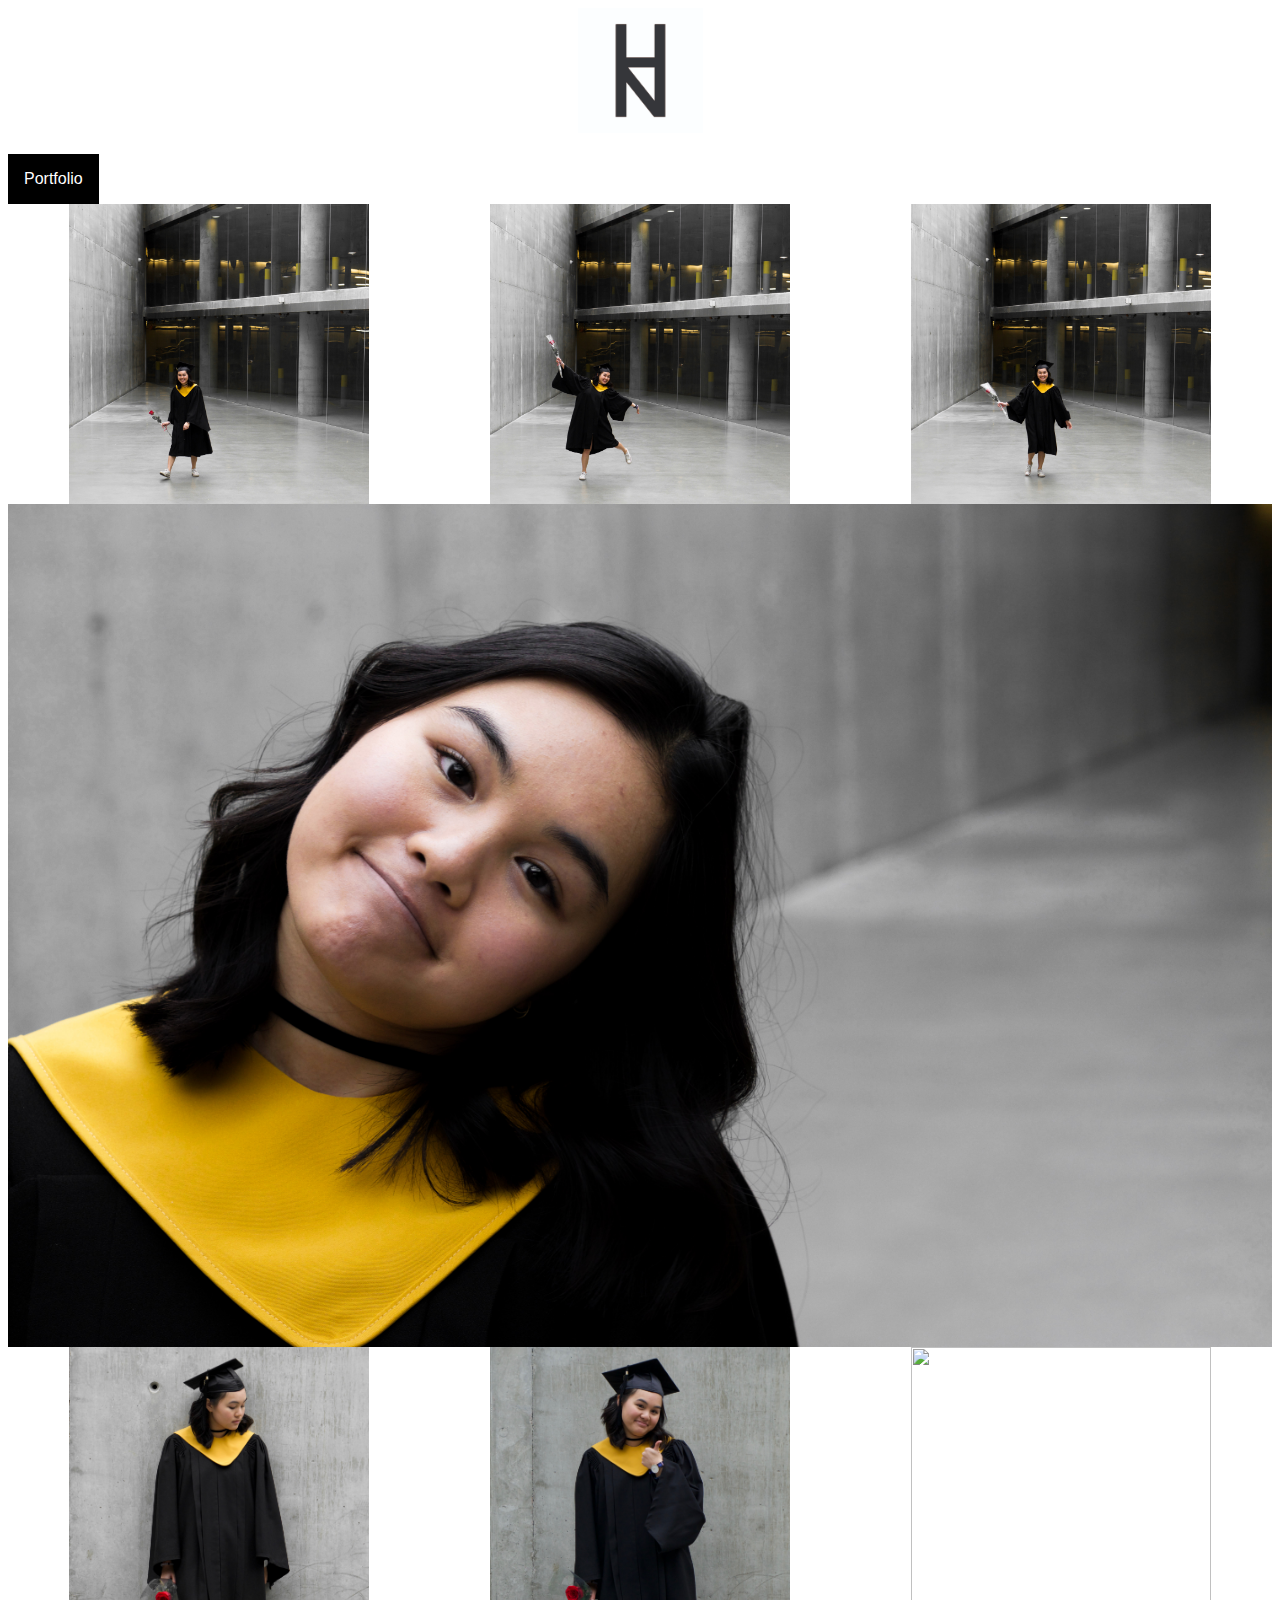
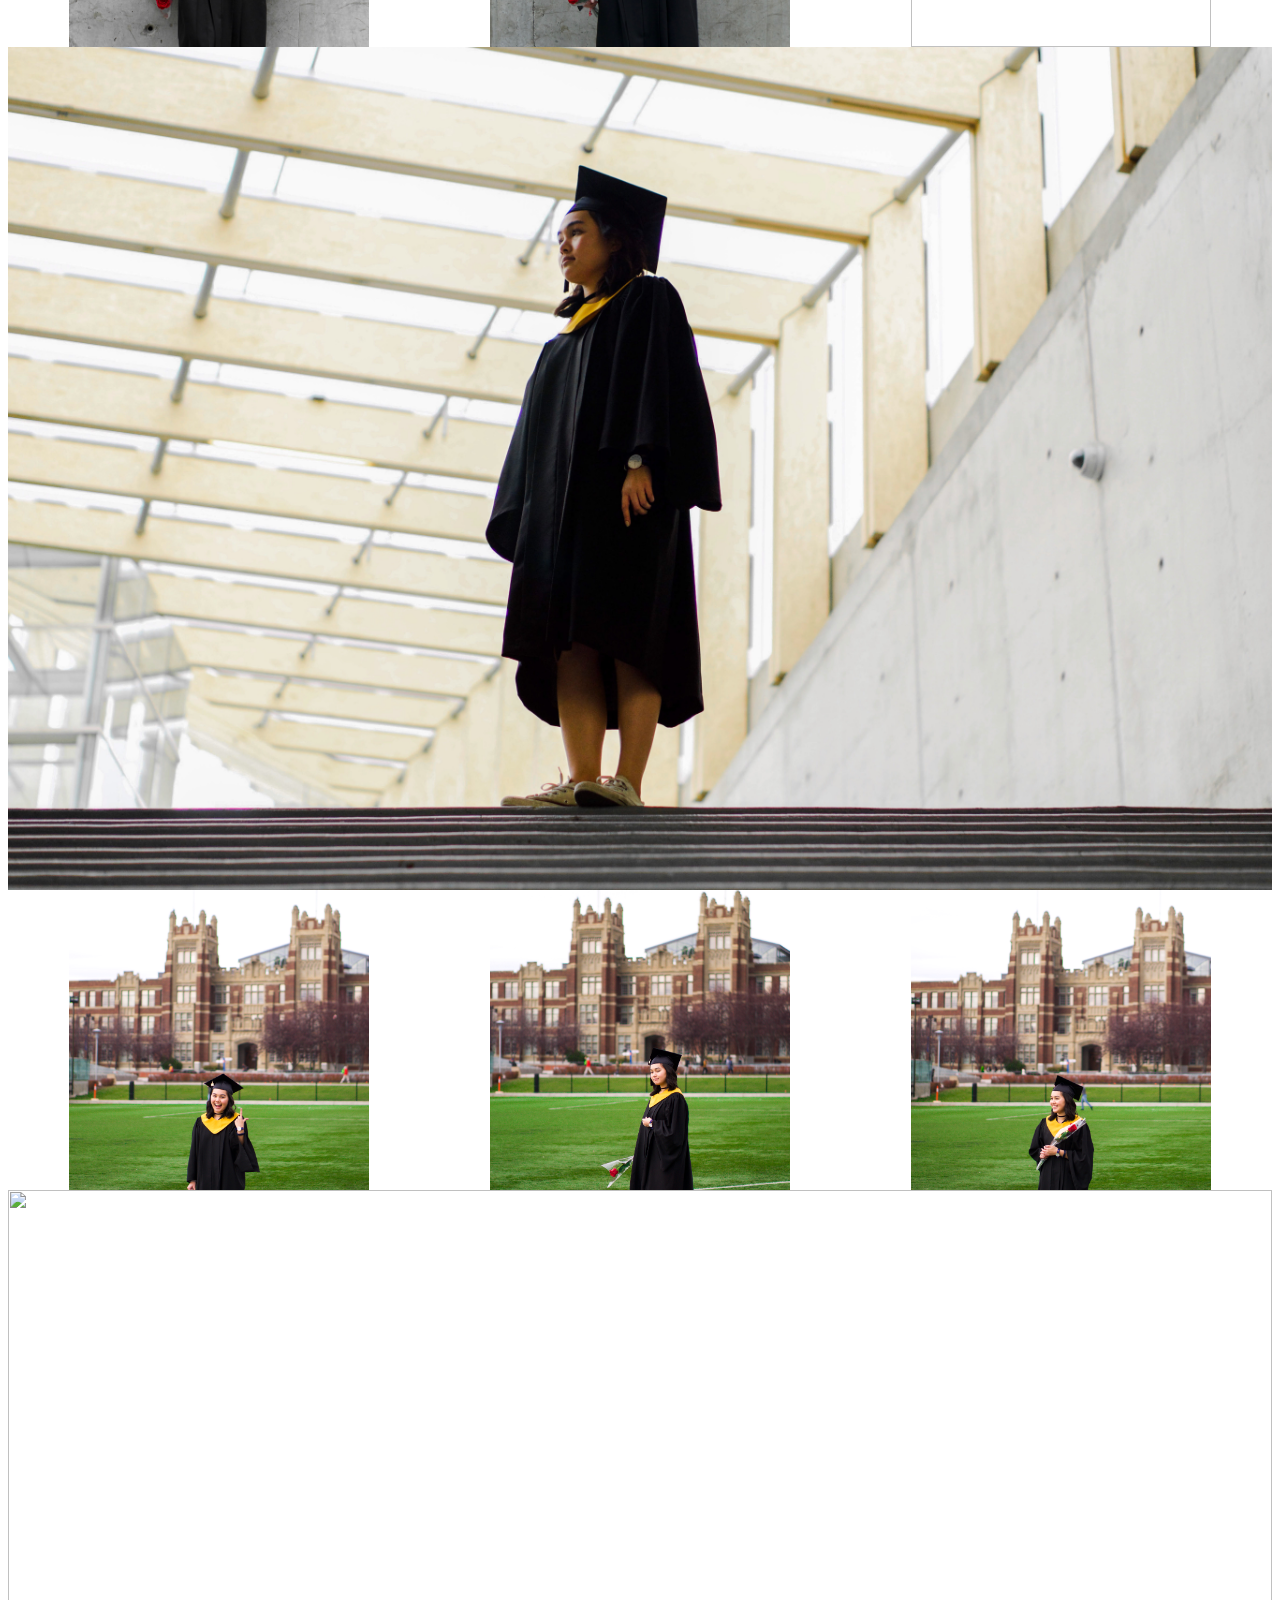
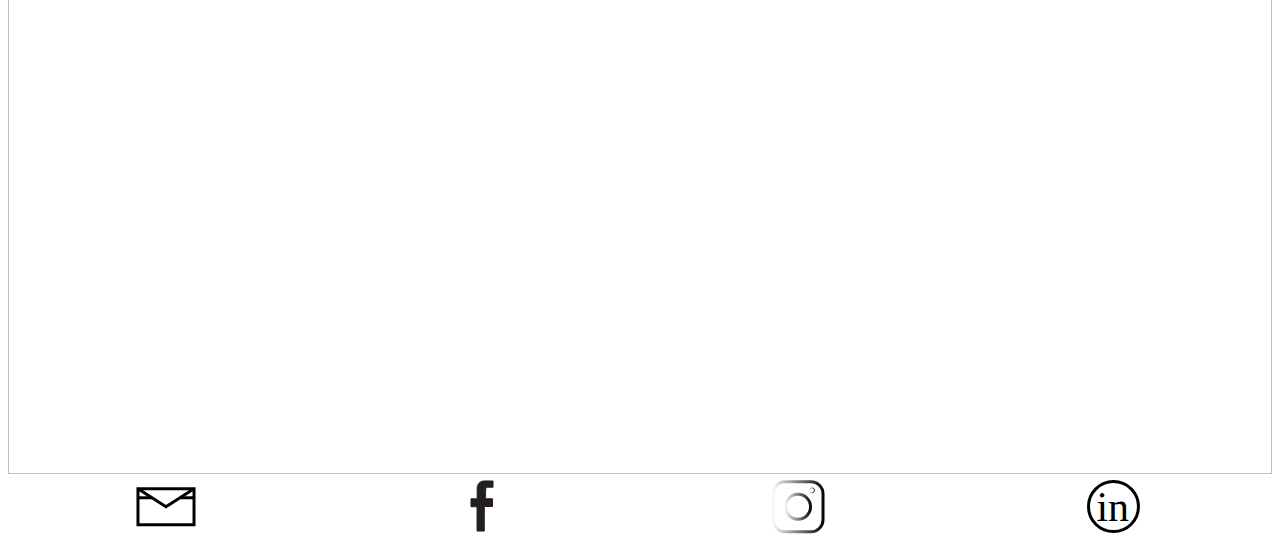
==== commit 627ada04: "Update page2.html" ====
--- a/page2.html
+++ b/page2.html
@@ -7,11 +7,6 @@
             width:100%;
         }
         
-        nav ul li {
-    display: inline-block;
-    list-style-type:none;
-    padding: 46.5px;
-}
     
     nav h1 a {
          text-decoration:none;  
@@ -25,7 +20,7 @@
         list-style-type: none;
         display: inline-block;
         margin: 0px;
-        padding: 43px;
+        padding: 0;
         }
     .menu {
         display: flex;
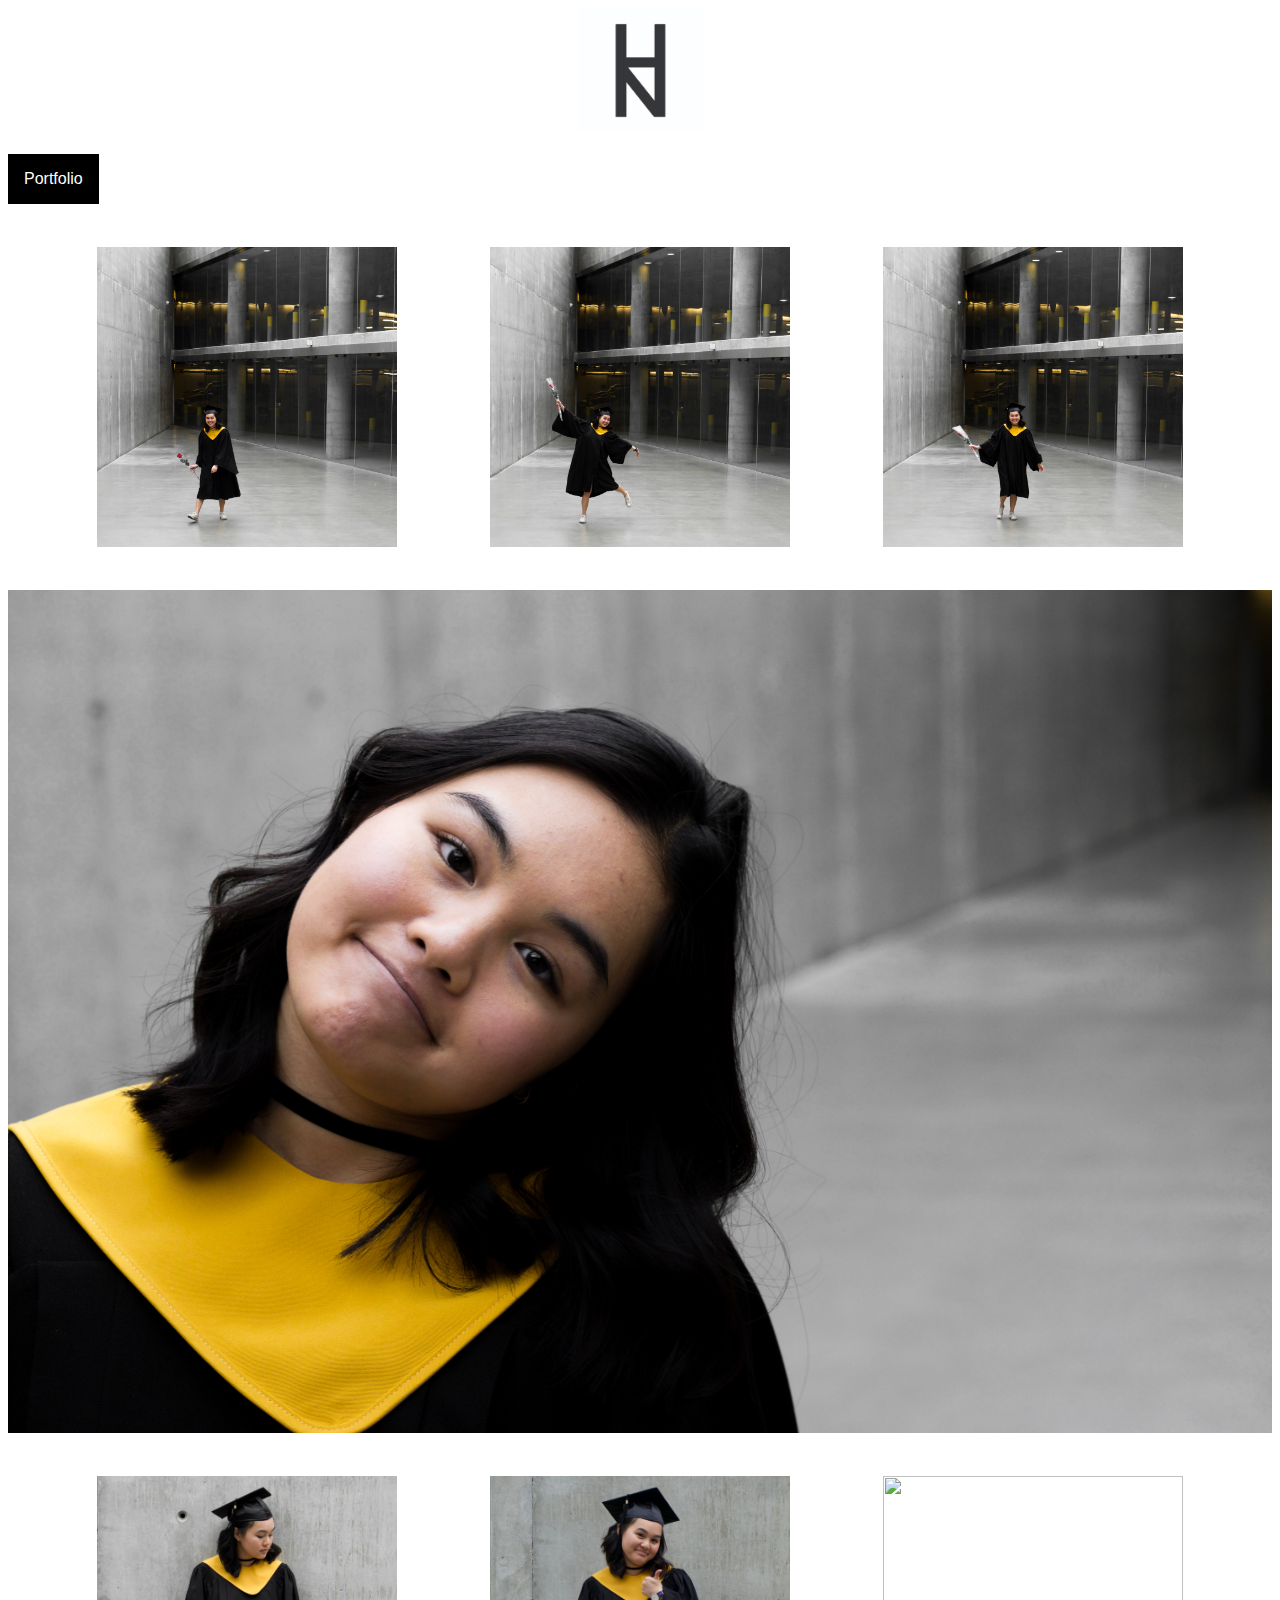
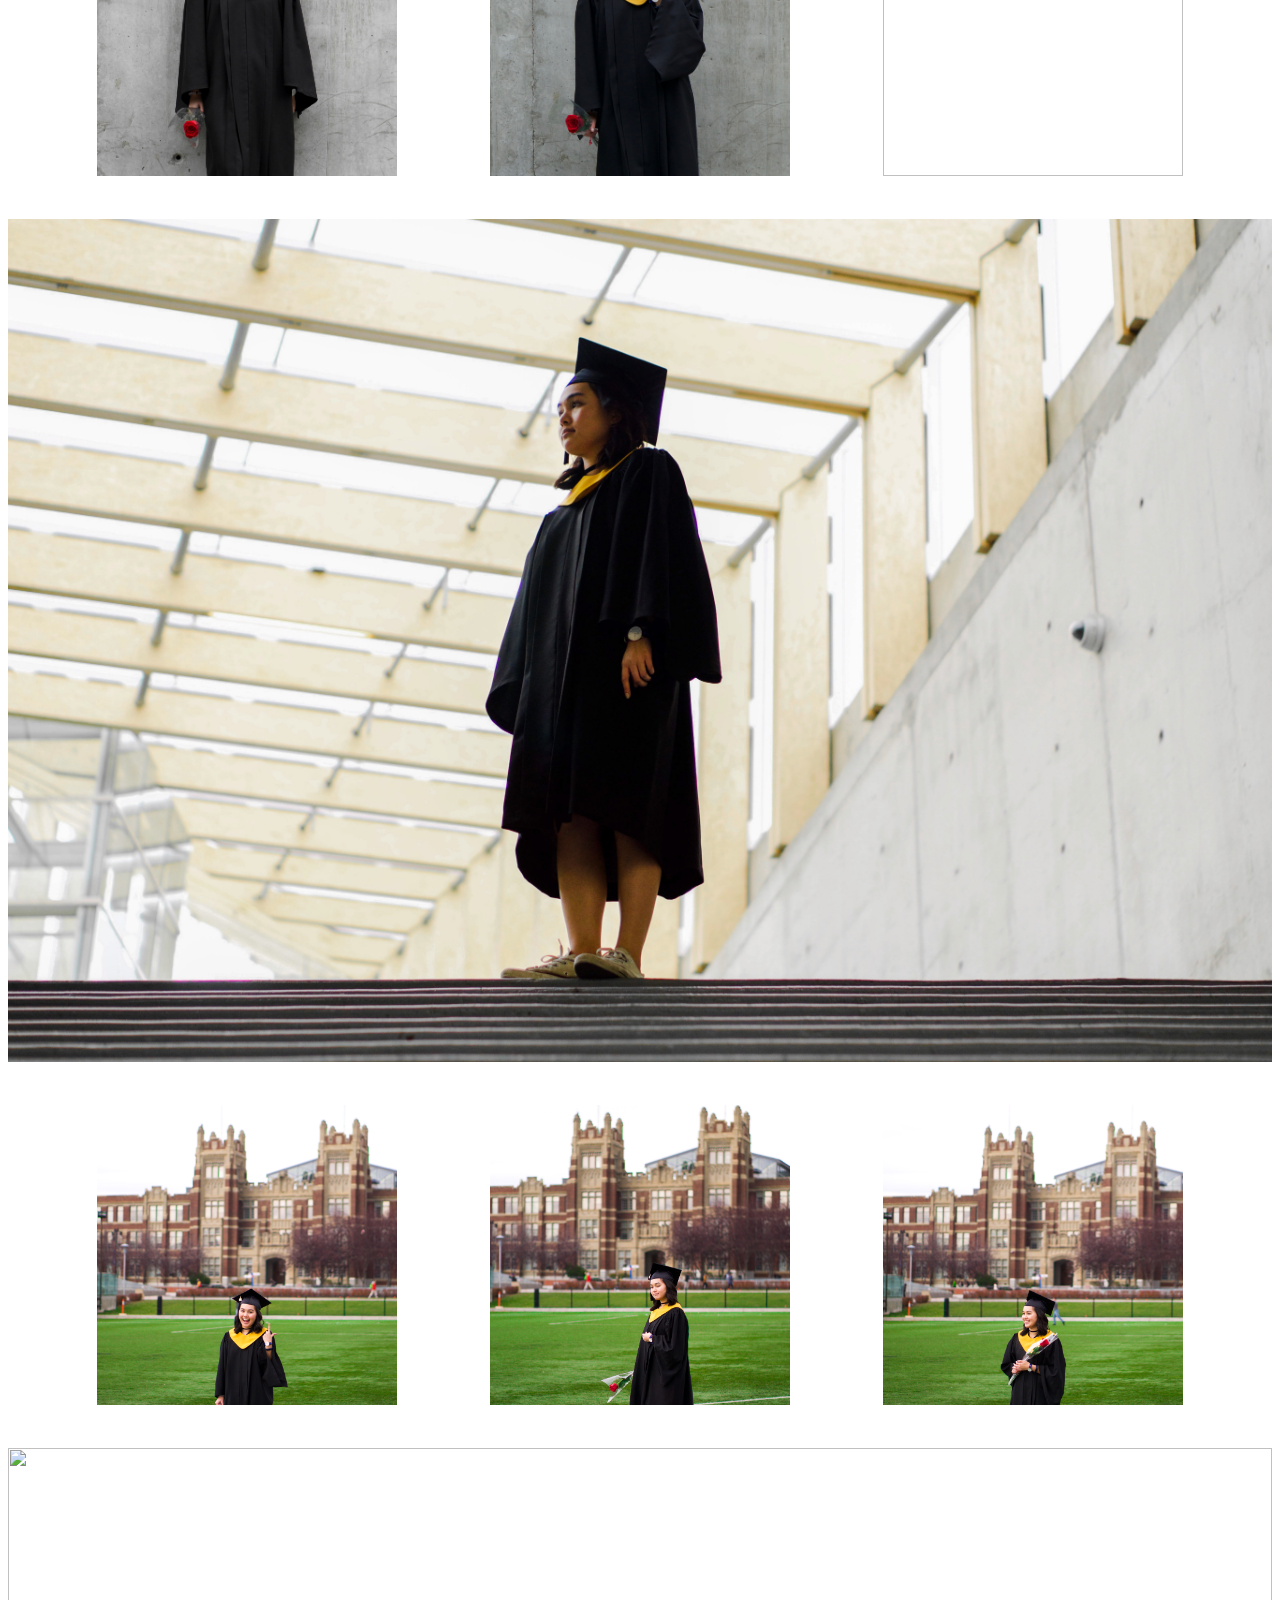
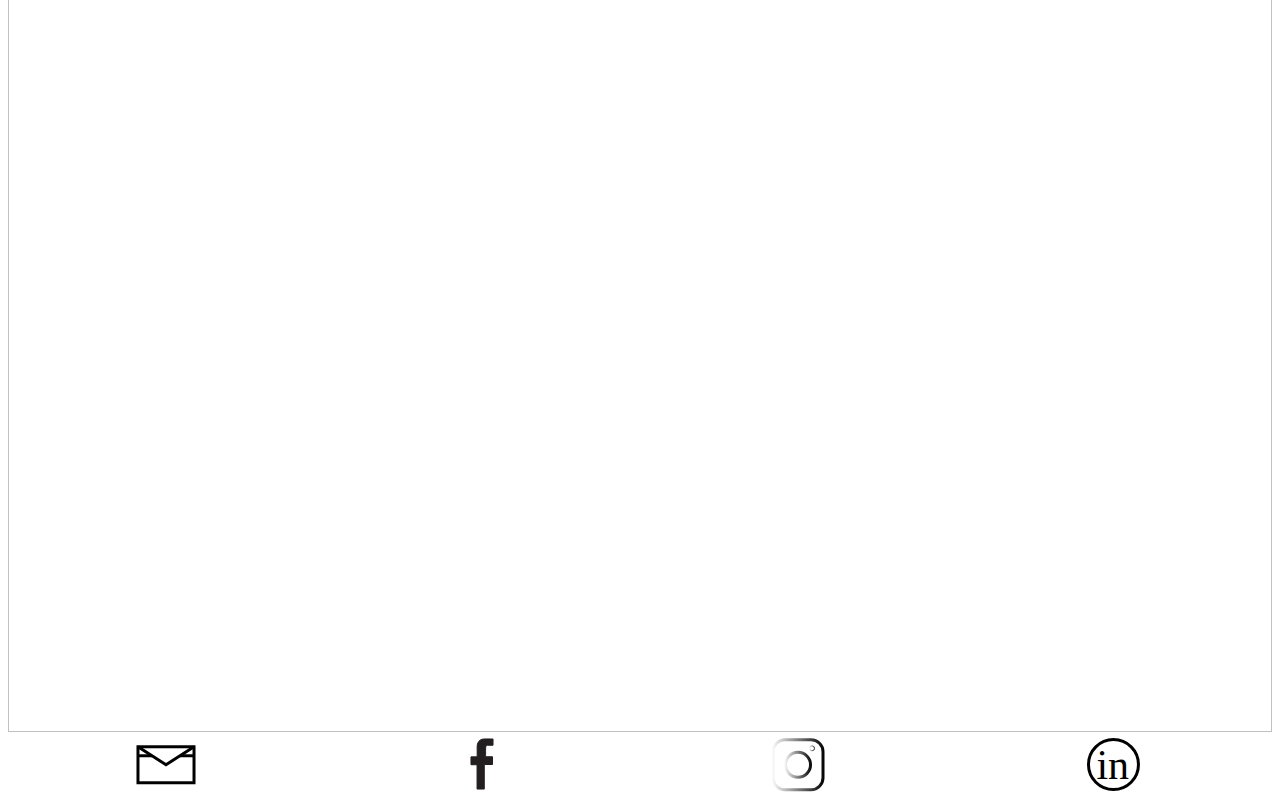
==== commit b3404eba: "Update page2.html" ====
--- a/page2.html
+++ b/page2.html
@@ -25,7 +25,15 @@
     .menu {
         display: flex;
         justify-content:space-around;
+  
     }
+        
+    .menu1 {
+        display: flex;
+        justify-content: space-around;
+        padding: 43px;
+        }
+        
     ul {
         list-style: none;
         padding: 0;
@@ -98,7 +106,7 @@
 </div>
         
         
-    <ul class="menu">
+    <ul class="menu1">
         <li><img src=tiana-34.jpg style="width:300px;height:300px;"></li>
         <li><img src=tiana-7.jpg style="width:300px;height:300px;"></li>
         <li><img src=tiana-8.jpg style="width:300px;height:300px;"></li>
@@ -106,7 +114,7 @@
     
         <center><img src=tiana-17.jpg style="align:middle" style="width:750px;height:500px;"></center>
     
-    <ul class="menu">
+    <ul class="menu1">
         
         <li><img src=tiana-10.jpg style="width:300px;height:300px;"></li>
         <li><img src=tiana-11.jpg style="width:300px;height:300px;"></li>
@@ -116,7 +124,7 @@
     
         <center><img src=tiana-20.jpg style="align:middle" style="width:750px;height:500px;"></center>
     
-    <ul class="menu">
+    <ul class="menu1">
         <li><img src=tiana-29.jpg style="width:300px;height:300px;"></li>
         <li><img src=tiana-28.jpg style="width:300px;height:300px;"></li>
         <li><img src=tiana-30.jpg style="width:300px;height:300px;"></li>
